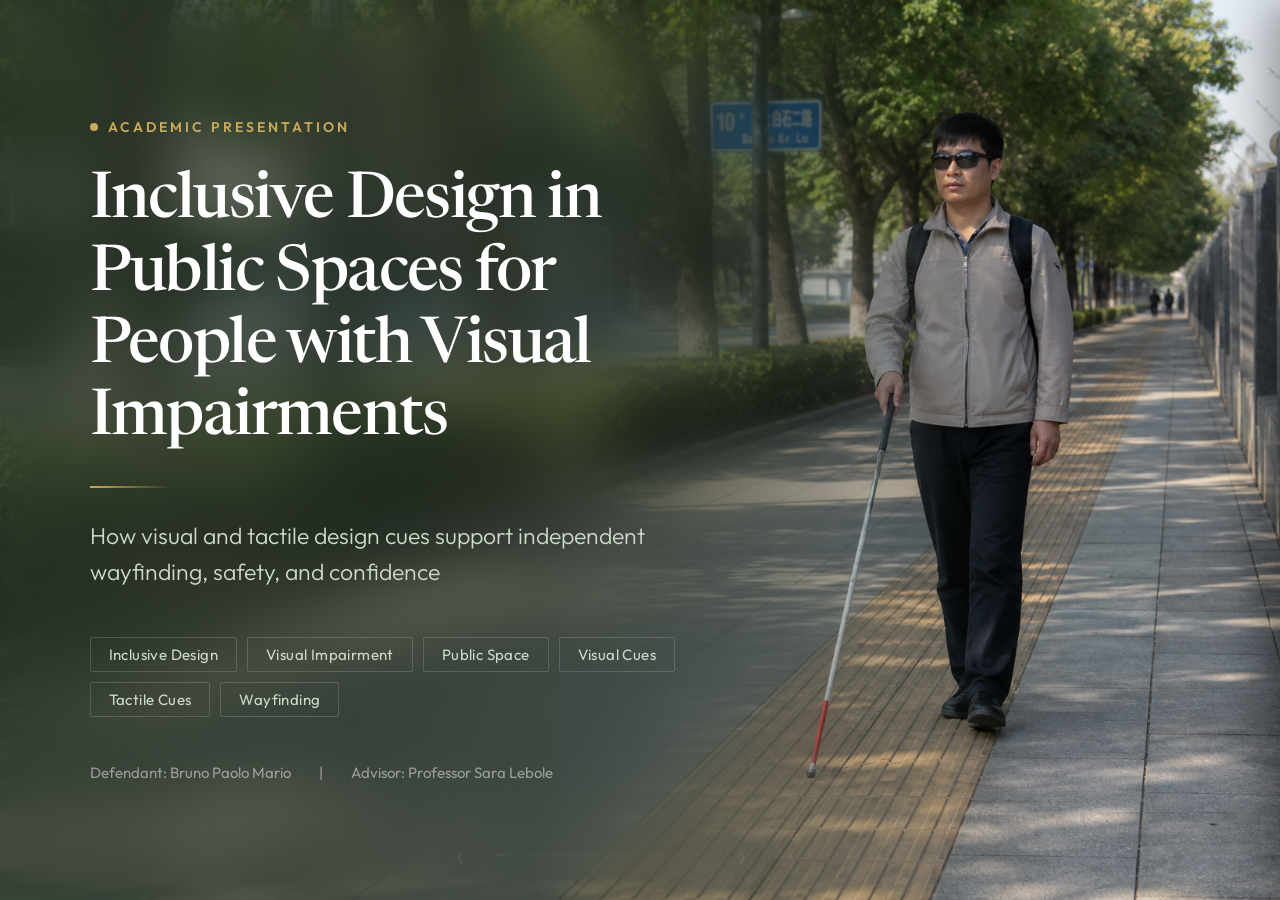
==== index.html @ ca92e225 "Initial commit: inclusive design academic web" ====
<!DOCTYPE html>
<html lang="en">

<head>
    <meta charset="UTF-8">
    <meta name="viewport" content="width=device-width, initial-scale=1.0">
    <title>Inclusive Design in Public Spaces for People with Visual Impairments</title>
    <link rel="preconnect" href="https://fonts.googleapis.com">
    <link rel="preconnect" href="https://fonts.gstatic.com" crossorigin>
    <link
        href="https://fonts.googleapis.com/css2?family=Newsreader:ital,wght@0,300;0,400;0,500;0,600;0,700;1,400&family=Outfit:wght@300;400;500;600;700&display=swap"
        rel="stylesheet">
    <link rel="stylesheet" href="styles.css">
</head>

<body>
    <nav class="section-nav" id="sectionNav" aria-label="Section navigation"></nav>

    <main class="stage" id="stage">
        <section class="slide slide-dark active cover-slide" data-section="cover"
            style="--cover-image:url('sources/ppt-content_files/slide_01_image_01.png')">
            <div class="cover-bg"></div>
            <div class="cover-blur"></div>
            <div class="cover-shade"></div>
            <div class="cover-content">
                <div class="anim-1 section-badge gold"><span class="dot"></span>Academic Presentation</div>
                <h1 class="anim-2 heading-xl editable-text">Inclusive Design in Public Spaces for People with Visual
                    Impairments</h1>
                <div class="anim-3 gold-line"></div>
                <p class="anim-3 body-lg editable-text">How visual and tactile design cues support independent
                    wayfinding, safety, and confidence</p>
                <div class="anim-4 keyword-row">
                    <span class="keyword-tag editable-text">Inclusive Design</span>
                    <span class="keyword-tag editable-text">Visual Impairment</span>
                    <span class="keyword-tag editable-text">Public Space</span>
                    <span class="keyword-tag editable-text">Visual Cues</span>
                    <span class="keyword-tag editable-text">Tactile Cues</span>
                    <span class="keyword-tag editable-text">Wayfinding</span>
                </div>
                <div class="anim-5 cover-meta editable-text">Defendant: Bruno Paolo Mario <span>|</span> Advisor:
                    Professor Sara Lebole</div>
            </div>
        </section>

        <section class="slide slide-dark section-slide" data-section="introduction">
            <div class="section-layout">
                <div class="section-mark anim-1 editable-text">01</div>
                <div class="section-copy">
                    <div class="anim-1 section-badge section-kicker"><span class="dot"></span>SECTION 01</div>
                    <h2 class="heading-xl anim-2 editable-text">Introduction</h2>
                    <div class="section-line anim-3"></div>
                    <p class="section-subtitle anim-4 editable-text">Inclusive spaces as the foundation for independent
                        public participation.</p>
                </div>
            </div>
        </section>

        <section class="slide slide-light split-slide" data-section="introduction">
            <div class="text-panel wide">
                <div class="anim-1 section-badge sage"><span class="dot"></span>1.1 Introduction – Inclusive Spaces
                </div>
                <h2 class="heading-lg anim-2 editable-text">Public spaces should serve everyone</h2>
                <p class="body-md anim-3 editable-text">People with disabilities should have access to buildings, roads,
                    transportation, and other public facilities so that they can take part fully in society.</p>
                <div class="finding-card anim-4">
                    <p class="small-label editable-text">United Nations, 2006</p>
                    <p class="editable-text">Accessibility is not only a technical requirement. It is closely linked to
                        independent living, public participation, safety, and dignity in everyday urban life.</p>
                </div>
            </div>
            <div class="media-panel narrow">
                <figure class="img-frame anim-scale"><img src="sources/ppt-content_files/slide_04_image_02.png"
                        alt="Public space accessibility context"></figure>
            </div>
        </section>

        <section class="slide slide-dark" data-section="intro" style="flex-direction:row;padding:0;">
            <div
                style="position:absolute;inset:0;background:radial-gradient(ellipse 900px 700px at 30% 50%,rgba(102,120,98,.2),transparent);pointer-events:none;">
            </div>
            <div
                style="flex:1;padding:80px 48px 80px 100px;display:flex;flex-direction:column;justify-content:center;position:relative;z-index:1;">
                <div class="anim-1 section-badge" style="color:var(--gold-400);margin-bottom:32px;"><span
                        class="dot"></span> THE SCALE OF THE ISSUE</div>
                <div class="anim-2 stat-number" style="font-size:140px;color:var(--gold-400);margin-bottom:16px;">
                    <span class="count-up" data-count="2.2" data-decimals="1">0</span><span
                        style="font-size:60px;vertical-align:top;margin-left:6px;">B</span>
                </div>
                <p class="anim-3 heading-md" style="font-size:36px;color:#fff;margin-bottom:20px;">people worldwide have
                    a vision impairment</p>
                <p class="anim-4 body-md" style="color:var(--sage-300);margin-bottom:32px;max-width:500px;">At least 1
                    billion of these cases could have been prevented or remain unaddressed. (WHO, 2026)</p>
                <div class="anim-5" style="display:flex;gap:16px;">
                    <div class="img-frame" style="width:140px;height:100px;"><img
                            src="sources/ppt-content_files/slide_05_image_04.png" alt="Eye condition 1"
                            style="object-fit:contain;background:#fff;padding:8px;"></div>
                    <div class="img-frame" style="width:140px;height:100px;"><img
                            src="sources/ppt-content_files/slide_05_image_05.png" alt="Eye condition 2"
                            style="object-fit:contain;background:#fff;padding:8px;"></div>
                    <div class="img-frame" style="width:140px;height:100px;"><img
                            src="sources/ppt-content_files/slide_05_image_06.png" alt="Eye condition 3"
                            style="object-fit:contain;background:#fff;padding:8px;"></div>
                </div>
            </div>
            <div
                style="flex:1;padding:80px 100px 80px 24px;display:flex;flex-direction:column;justify-content:center;position:relative;z-index:1;">
                <p class="anim-3"
                    style="font-size:15px;font-weight:600;color:var(--gold-400);letter-spacing:2px;margin-bottom:24px;">
                    MAIN CAUSES OF VISION IMPAIRMENT</p>
                <div id="barChart">
                    <div class="bar-row anim-4">
                        <div class="bar-label">Cataract</div>
                        <div class="bar-track">
                            <div class="bar-fill" data-width="100"></div>
                        </div>
                        <div class="bar-value"><span class="count-up" data-count="94" data-decimals="0">0</span> million
                        </div>
                    </div>
                    <div class="bar-row anim-4">
                        <div class="bar-label">Refractive error</div>
                        <div class="bar-track">
                            <div class="bar-fill" data-width="94"></div>
                        </div>
                        <div class="bar-value"><span class="count-up" data-count="88.4" data-decimals="1">0</span>
                            million</div>
                    </div>
                    <div class="bar-row anim-4">
                        <div class="bar-label">Macular degeneration</div>
                        <div class="bar-track">
                            <div class="bar-fill" data-width="8.5"></div>
                        </div>
                        <div class="bar-value"><span class="count-up" data-count="8" data-decimals="0">0</span> million
                        </div>
                    </div>
                    <div class="bar-row anim-4">
                        <div class="bar-label">Glaucoma</div>
                        <div class="bar-track">
                            <div class="bar-fill" data-width="8.2"></div>
                        </div>
                        <div class="bar-value"><span class="count-up" data-count="7.7" data-decimals="1">0</span>
                            million</div>
                    </div>
                    <div class="bar-row anim-4">
                        <div class="bar-label">Diabetic retinopathy</div>
                        <div class="bar-track">
                            <div class="bar-fill" data-width="4.1"></div>
                        </div>
                        <div class="bar-value"><span class="count-up" data-count="3.9" data-decimals="1">0</span>
                            million</div>
                    </div>
                </div>
                <p class="anim-5" style="color:var(--sage-400);font-size:13px;margin-top:24px;">Source: World Health
                    Organization, 2024</p>
            </div>
        </section>

        <section class="slide slide-light" data-section="context" data-pyramid-version="2"
            style="flex-direction:row;padding:0;">
            <div
                style="flex:1;display:flex;flex-direction:column;justify-content:center;align-items:center;padding:80px 40px 80px 80px;">
                <div class="anim-scale user-pyramid-card" aria-label="User pyramid showing three vision ability groups">
                    <svg class="user-pyramid-svg" viewBox="0 0 720 760" role="img"
                        aria-labelledby="userPyramidTitle userPyramidDesc">
                        <title id="userPyramidTitle">User Pyramid</title>
                        <desc id="userPyramidDesc">A three-level pyramid with normal vision and mild vision loss at the
                            bottom, moderate vision impairment in the middle, and severe vision impairment and blindness
                            at the top.</desc>
                        <g class="pyramid-layer pyramid-layer--top">
                            <polygon class="pyramid-open-shape" points="360,10 250,188 470,188"></polygon>
                            <path class="pyramid-open-line" d="M360 10 L306 98"></path>
                            <path class="pyramid-open-line" d="M414 98 L360 10"></path>
                            <path class="pyramid-open-line" d="M288 128 L250 188 L470 188 L432 128"></path>
                            <text x="360" y="120" font-size="34">Severe Vision Impairment and Blindness</text>
                        </g>
                        <g class="pyramid-layer pyramid-layer--middle">
                            <polygon points="220,240 500,240 610,426 110,426"></polygon>
                            <text x="360" y="318" font-size="34">
                                <tspan x="360" dy="0">Moderate Vision</tspan>
                                <tspan x="360" dy="46">Impairment</tspan>
                            </text>
                        </g>
                        <g class="pyramid-layer pyramid-layer--bottom">
                            <polygon points="92,490 628,490 710,672 10,672"></polygon>
                            <text x="360" y="592" font-size="34">Normal Vision and Mild Vision Loss</text>
                        </g>
                        <text class="pyramid-title" x="360" y="742" font-size="34">User Pyramid</text>
                    </svg>
                </div>
            </div>
            <div style="flex:1;padding:90px 80px 90px 48px;display:flex;flex-direction:column;justify-content:center;">
                <div class="anim-1 section-badge" style="color:var(--sage-600);margin-bottom:28px;"><span class="dot"
                        style="background:var(--sage-600);"></span> USER GROUPS &amp; RESEARCH QUESTION</div>
                <h2 class="anim-2 heading-lg" style="font-size:44px;color:var(--sage-800);margin-bottom:24px;">The
                    visual ability pyramid</h2>
                <p class="anim-3 body-md" style="color:var(--text-body);margin-bottom:28px;">Visual impairment is a wide
                    category. Inclusive design should create public spaces that work across this <strong>wider range of
                        visual ability</strong>.</p>
                <div class="anim-4 finding-card">
                    <p
                        style="font-size:15px;font-weight:600;color:var(--sage-600);margin-bottom:8px;letter-spacing:1px;">
                        RESEARCH QUESTION</p>
                    <p class="heading-md" style="font-size:24px;color:var(--sage-800);">How can visual and tactile
                        design cues in public spaces help people with visual impairments move independently, safely, and
                        with more confidence?</p>
                </div>
            </div>
        </section>

        <section class="slide slide-dark question-slide" data-section="introduction">
            <figure class="question-image img-frame anim-scale"><img
                    src="sources/ppt-content_files/slide_07_image_08.png" alt="Research question visual context">
            </figure>
            <div class="question-card anim-2">
                <div class="section-badge gold"><span class="dot"></span>Research Question</div>
                <h2 class="heading-lg editable-text">How can visual and tactile design in public spaces help people with
                    visual impairments move independently, safely, and with more confidence?</h2>
            </div>
        </section>

        <section class="slide slide-light section-slide" data-section="context">
            <div class="section-layout">
                <div class="section-mark anim-1 editable-text">02</div>
                <div class="section-copy">
                    <div class="anim-1 section-badge section-kicker"><span class="dot"></span>SECTION 02</div>
                    <h2 class="heading-xl anim-2 editable-text">Context</h2>
                    <div class="section-line anim-3"></div>
                    <p class="section-subtitle anim-4 editable-text">Gap and challenges in accessibility design for
                        public spaces.</p>
                </div>
            </div>
        </section>

        <section class="slide slide-light case-slide" data-section="context">
            <figure class="case-image img-frame anim-scale"><img src="sources/ppt-content_files/slide_09_image_09.png"
                    alt="Shelter Inclusive Place COPAL in Japan"></figure>
            <div class="case-copy">
                <div class="anim-1 section-badge sage"><span class="dot"></span>2.1 Context – Gap & Challenges</div>
                <h2 class="heading-lg anim-2 editable-text">Shelter Inclusive Place COPAL, Japan</h2>
                <p class="body-md anim-3 editable-text">In COPAL, paths are free of thresholds, light and acoustics
                    support sensory comfort, and sightlines are clear for orientation.</p>
                <div class="finding-card anim-4">
                    <p class="editable-text">The design avoids hierarchies of use — everyone shares the same joyful
                        topography.</p>
                </div>
            </div>
        </section>

        <section class="slide slide-light case-slide reverse" data-section="context">
            <div class="case-copy">
                <div class="anim-1 section-badge sage"><span class="dot"></span>2.1 Context – Gap & Challenges</div>
                <h2 class="heading-lg anim-2 editable-text">Sendai Mediatheque, Japan</h2>
                <p class="body-md anim-3 editable-text">Sendai Mediatheque promotes inclusive design through open
                    circulation, barrier-free accessibility, flexible public spaces, and equal access to information.
                </p>
                <div class="finding-card anim-4">
                    <p class="editable-text">The space encourages interaction among people of different ages, abilities,
                        and social backgrounds.</p>
                </div>
            </div>
            <figure class="case-image img-frame anim-scale"><img src="sources/ppt-content_files/slide_10_image_10.png"
                    alt="Sendai Mediatheque in Japan"></figure>
        </section>

        <section class="slide slide-dark gallery-slide" data-section="context">
            <div class="gallery-copy">
                <div class="anim-1 section-badge gold"><span class="dot"></span>Accessibility Gap</div>
                <h2 class="heading-lg anim-2 editable-text">Beyond minimum compliance</h2>
                <blockquote class="quote-block anim-3 editable-text">“The aesthetics of accessibility: design for
                    disability that’s dynamic not dreary.”</blockquote>
                <p class="body-md muted-light anim-4 editable-text">Current accessibility design for visually impaired
                    people still focuses too heavily on minimum compliance, while failing to provide multisensory
                    navigation and truly independent spatial experiences.</p>
            </div>
            <div class="gallery-grid anim-5">
                <figure class="img-frame"><img src="sources/ppt-content_files/slide_11_image_11.png"
                        alt="Accessibility design reference"></figure>
                <figure class="img-frame"><img src="sources/ppt-content_files/slide_11_image_12.png"
                        alt="Accessibility design reference"></figure>
                <figure class="img-frame"><img src="sources/ppt-content_files/slide_11_image_13.png"
                        alt="Accessibility design reference"></figure>
            </div>
        </section>

        <section class="slide slide-dark section-slide" data-section="methodology">
            <div class="section-layout">
                <div class="section-mark anim-1 editable-text">03</div>
                <div class="section-copy">
                    <div class="anim-1 section-badge section-kicker"><span class="dot"></span>SECTION 03</div>
                    <h2 class="heading-xl anim-2 editable-text">Method</h2>
                    <div class="section-line anim-3"></div>
                    <p class="section-subtitle anim-4 editable-text">Research methods for understanding real navigation
                        experiences.</p>
                </div>
            </div>
        </section>

        <section class="slide slide-dark framework-slide" data-section="methodology">
            <div class="framework-copy">
                <div class="anim-1 section-badge gold"><span class="dot"></span>3.1 Desk Research and Research Framework
                </div>
                <h2 class="heading-lg anim-2 editable-text">From multisensory research to a focused design framework
                </h2>
                <p class="body-md muted-light anim-3 editable-text">Desk research frames how sensory cues influence
                    route recognition, confidence, safety, and spatial understanding in public environments.</p>
            </div>
            <figure class="img-frame framework-image framework-vector anim-scale" data-framework-version="7"
                aria-label="Animated vector research framework">
                <svg class="framework-svg framework-source-svg" viewBox="20 0 1160 830" role="img"
                    aria-labelledby="frameworkTitle frameworkDesc">

                    <title id="frameworkTitle">Research Framework</title>
                    <desc id="frameworkDesc">A research framework diagram showing research approach, key design
                        dimensions, design implications, and final outcome.</desc>
                    <defs>
                        <marker id="arrow-blue" markerWidth="10" markerHeight="10" refX="8" refY="5" orient="auto">
                            <path d="M 0 0 L 10 5 L 0 10 z" fill="var(--sage-800)" />
                        </marker>
                        <marker id="arrow-teal" markerWidth="10" markerHeight="10" refX="8" refY="5" orient="auto">
                            <path d="M 0 0 L 10 5 L 0 10 z" fill="var(--gold-500)" />
                        </marker>
                        <marker id="arrow-green" markerWidth="10" markerHeight="10" refX="8" refY="5" orient="auto">
                            <path d="M 0 0 L 10 5 L 0 10 z" fill="var(--sage-700)" />
                        </marker>
                    </defs>


                    <text x="600" y="50" class="fw-title fw-source-stage" style="--delay:.04s"
                        text-anchor="middle">Research Framework</text>
                    <text x="600" y="85" class="fw-subtitle fw-source-stage" style="--delay:.1s"
                        text-anchor="middle">Inclusive Design in Public Spaces for People with Visual Impairments</text>


                    <path class="fw-source-arrow-base" style="--delay:.28s;--dash:235" d="M 300 160 L 170 160 L 170 225"
                        fill="none" stroke="var(--sage-200)" stroke-width="4" marker-end="url(#arrow-blue)" />
                    <path class="fw-source-arrow-base" style="--delay:.34s;--dash:235"
                        d="M 900 160 L 1030 160 L 1030 225" fill="none" stroke="var(--gold-200)" stroke-width="4"
                        marker-end="url(#arrow-teal)" />
                    <path class="fw-source-arrow-base" style="--delay:.22s;--dash:32" d="M 600 210 L 600 225"
                        fill="none" stroke="var(--sage-200)" stroke-width="4" marker-end="url(#arrow-blue)" />
                    <path class="fw-source-arrow-base" style="--delay:.92s;--dash:34" d="M 300 470 L 312 470"
                        fill="none" stroke="var(--sage-200)" stroke-width="4" marker-end="url(#arrow-blue)" />
                    <path class="fw-source-arrow-base" style="--delay:.98s;--dash:34" d="M 880 470 L 895 470"
                        fill="none" stroke="var(--gold-200)" stroke-width="4" marker-end="url(#arrow-teal)" />
                    <path class="fw-source-arrow-base" style="--delay:1.42s;--dash:180"
                        d="M 170 680 L 170 770 L 242 770" fill="none" stroke="var(--sage-100)" stroke-width="4"
                        marker-end="url(#arrow-green)" />
                    <path class="fw-source-arrow-base" style="--delay:1.48s;--dash:180"
                        d="M 1030 680 L 1030 770 L 958 770" fill="none" stroke="var(--gold-200)" stroke-width="4"
                        marker-end="url(#arrow-teal)" />


                    <path d="M 300 160 L 170 160 L 170 225" fill="none" stroke="var(--sage-800)" stroke-width="4"
                        class="fw-source-flow" style="--delay:.28s;--dash:235" />
                    <path d="M 900 160 L 1030 160 L 1030 225" fill="none" stroke="var(--gold-500)" stroke-width="4"
                        class="fw-source-flow" style="--delay:.34s;--dash:235" />
                    <path d="M 600 210 L 600 225" fill="none" stroke="var(--sage-800)" stroke-width="4"
                        class="fw-source-flow" style="--delay:.22s;--dash:32" />
                    <path d="M 300 470 L 312 470" fill="none" stroke="var(--sage-800)" stroke-width="4"
                        class="fw-source-flow" style="--delay:.92s;--dash:34" />
                    <path d="M 880 470 L 895 470" fill="none" stroke="var(--gold-500)" stroke-width="4"
                        class="fw-source-flow" style="--delay:.98s;--dash:34" />
                    <path d="M 170 680 L 170 770 L 242 770" fill="none" stroke="var(--sage-700)" stroke-width="4"
                        class="fw-source-flow" style="--delay:1.42s;--dash:180" />
                    <path d="M 1030 680 L 1030 770 L 958 770" fill="none" stroke="var(--gold-500)" stroke-width="4"
                        class="fw-source-flow" style="--delay:1.48s;--dash:180" />


                    <rect class="fw-source-stage" style="--delay:.14s" x="290" y="116" width="620" height="100" rx="15"
                        fill="#fff" stroke="var(--sage-800)" stroke-width="2" />
                    <rect class="fw-source-stage" style="--delay:.16s" x="490" y="101" width="220" height="34" rx="17"
                        fill="var(--sage-800)" />
                    <text class="fw-source-stage" style="--delay:.18s" x="600" y="124" font-size="17" font-weight="bold"
                        fill="#fff" text-anchor="middle">Research Question</text>
                    <text class="fw-source-stage" style="--delay:.2s" x="600" y="160" font-size="17"
                        fill="var(--text-body)" text-anchor="middle">How can visual and tactile design cues in public
                        spaces support</text>
                    <text class="fw-source-stage" style="--delay:.22s" x="600" y="185" font-size="17"
                        fill="var(--text-body)" text-anchor="middle">independent, safe, and confident movement for
                        people with visual impairments?</text>


                    <rect class="fw-source-stage" style="--delay:.38s" x="40" y="250" width="260" height="430" rx="15"
                        fill="var(--cream)" stroke="var(--sage-800)" stroke-width="2" />
                    <rect class="fw-source-stage" style="--delay:.4s" x="60" y="235" width="220" height="32" rx="16"
                        fill="var(--sage-800)" />
                    <text class="fw-source-stage" style="--delay:.42s" x="170" y="257" font-size="17" font-weight="bold"
                        fill="#fff" text-anchor="middle">Research Approach</text>


                    <g class="fw-source-card" style="--delay:.56s" transform="translate(50, 295)">
                        <rect width="240" height="75" rx="8" fill="#fff" stroke="var(--cream-d)" stroke-width="2" />
                        <circle cx="35" cy="37.5" r="20" fill="var(--sage-100)" />
                        <path d="M25 25 L40 25 L40 50 L25 50 Z" fill="none" stroke="var(--sage-700)" stroke-width="2" />
                        <line x1="28" y1="30" x2="37" y2="30" stroke="var(--sage-700)" stroke-width="2" />
                        <line x1="28" y1="35" x2="37" y2="35" stroke="var(--sage-700)" stroke-width="2" />
                        <circle cx="42" cy="42" r="6" fill="none" stroke="var(--sage-800)" stroke-width="2" />
                        <line x1="46" y1="46" x2="52" y2="52" stroke="var(--sage-800)" stroke-width="2" />
                        <text x="65" y="32" font-size="15" font-weight="bold" fill="var(--sage-800)">Desk
                            Research</text>
                        <text x="65" y="50" font-size="13" fill="var(--text-muted)">literature, standards,</text>
                        <text x="65" y="65" font-size="13" fill="var(--text-muted)">inclusive design, wayfinding</text>
                    </g>
                    <g class="fw-source-card" style="--delay:.7s" transform="translate(50, 385)">
                        <rect width="240" height="75" rx="8" fill="#fff" stroke="var(--cream-d)" stroke-width="2" />
                        <circle cx="35" cy="37.5" r="20" fill="var(--sage-100)" />
                        <circle cx="30" cy="27" r="4" fill="var(--sage-700)" />
                        <path d="M26 45 C26 35 34 35 34 45 Z" fill="var(--sage-700)" />
                        <circle cx="42" cy="29" r="4" fill="var(--sage-800)" />
                        <path d="M38 47 C38 37 46 37 46 47 Z" fill="var(--sage-800)" />
                        <line x1="46" y1="42" x2="52" y2="52" stroke="var(--sage-800)" stroke-width="1.5" />
                        <text x="65" y="35" font-size="15" font-weight="bold" fill="var(--sage-800)">Shadowing
                            Observation</text>
                        <text x="65" y="55" font-size="13" fill="var(--text-muted)">1 blind participant</text>
                    </g>
                    <g class="fw-source-card" style="--delay:.84s" transform="translate(50, 475)">
                        <rect width="240" height="75" rx="8" fill="#fff" stroke="var(--cream-d)" stroke-width="2" />
                        <circle cx="35" cy="37.5" r="20" fill="var(--sage-100)" />
                        <circle cx="28" cy="30" r="4" fill="var(--sage-700)" />
                        <path d="M22 48 C22 38 34 38 34 48" fill="var(--sage-700)" />
                        <circle cx="42" cy="30" r="4" fill="var(--sage-800)" />
                        <path d="M36 48 C36 38 48 38 48 48" fill="var(--sage-800)" />
                        <path d="M28 22 h14" stroke="var(--sage-800)" stroke-width="1.5" stroke-dasharray="2 2" />
                        <text x="65" y="29" font-size="15" font-weight="bold"
                            fill="var(--sage-800)">Semi-Structured</text>
                        <text x="65" y="47" font-size="15" font-weight="bold" fill="var(--sage-800)">Interviews</text>
                        <text x="65" y="66" font-size="13" fill="var(--text-muted)">2 blind participants</text>
                    </g>
                    <g class="fw-source-card" style="--delay:.98s" transform="translate(50, 565)">
                        <rect width="240" height="75" rx="8" fill="#fff" stroke="var(--cream-d)" stroke-width="2" />
                        <circle cx="35" cy="37.5" r="20" fill="var(--sage-100)" />
                        <rect x="25" y="22" width="20" height="30" rx="3" fill="none" stroke="var(--sage-700)"
                            stroke-width="2" />
                        <circle cx="35" cy="32" r="4" fill="var(--sage-800)" />
                        <path d="M29 45 C29 40 41 40 41 45" fill="var(--sage-800)" />
                        <text x="65" y="35" font-size="15" font-weight="bold" fill="var(--sage-800)">Character
                            Profiles</text>
                        <text x="65" y="55" font-size="13" fill="var(--text-muted)">user needs synthesis</text>
                    </g>


                    <rect class="fw-source-stage" style="--delay:.44s" x="320" y="250" width="560" height="430" rx="15"
                        fill="#fff" stroke="var(--sage-300)" stroke-width="1" />
                    <rect class="fw-source-stage" style="--delay:.46s" x="450" y="235" width="300" height="32" rx="16"
                        fill="var(--gold-500)" />
                    <text class="fw-source-stage" style="--delay:.48s" x="600" y="257" font-size="17" font-weight="bold"
                        fill="#fff" text-anchor="middle">Key Design Dimensions</text>


                    <g class="fw-key-content" transform="translate(0 45)">
                        <path d="M 480 310 Q 492 310 505 380" fill="none" stroke="var(--sage-300)" stroke-width="2"
                            class="fw-source-dots" />
                        <path d="M 480 380 Q 492 380 505 420" fill="none" stroke="var(--sage-300)" stroke-width="2"
                            class="fw-source-dots" />
                        <path d="M 480 450 Q 492 450 505 450" fill="none" stroke="var(--sage-300)" stroke-width="2"
                            class="fw-source-dots" />
                        <path d="M 480 520 Q 492 520 505 490" fill="none" stroke="var(--sage-300)" stroke-width="2"
                            class="fw-source-dots" />

                        <path d="M 720 285 Q 708 285 695 360" fill="none" stroke="var(--sage-300)" stroke-width="2"
                            class="fw-source-dots" />
                        <path d="M 720 345 Q 708 345 695 400" fill="none" stroke="var(--sage-300)" stroke-width="2"
                            class="fw-source-dots" />
                        <path d="M 720 405 Q 708 405 695 440" fill="none" stroke="var(--sage-300)" stroke-width="2"
                            class="fw-source-dots" />
                        <path d="M 720 465 Q 708 465 695 480" fill="none" stroke="var(--sage-300)" stroke-width="2"
                            class="fw-source-dots" />
                        <path d="M 720 525 Q 708 525 695 520" fill="none" stroke="var(--sage-300)" stroke-width="2"
                            class="fw-source-dots" />


                        <path d="M 600 330 A 115 115 0 0 0 600 560 Z" fill="var(--sage-700)" />
                        <path d="M 600 330 A 115 115 0 0 1 600 560 Z" fill="var(--gold-500)" />
                        <circle cx="600" cy="445" r="34" fill="#fff" class="fw-source-pulse" />
                        <line x1="600" y1="330" x2="600" y2="560" stroke="#fff" stroke-width="2" />


                        <g transform="translate(600, 445)">
                            <circle cx="0" cy="-20" r="8" fill="var(--text-dark)" />
                            <path d="M -8 -5 Q 0 -10 8 -5 L 12 10 L 4 10 L 4 25 L -4 25 L -4 10 L -12 10 Z"
                                fill="var(--text-dark)" />
                            <line x1="8" y1="5" x2="22" y2="28" stroke="var(--text-dark)" stroke-width="2.5"
                                stroke-linecap="round" />
                        </g>


                        <g transform="translate(540, 410)">
                            <path d="M -15 0 Q 0 -15 15 0 Q 0 15 -15 0 Z" fill="none" stroke="white" stroke-width="2" />
                            <circle cx="0" cy="0" r="5" fill="white" />
                        </g>
                        <g transform="translate(660, 410)">
                            <path
                                d="M -8 10 L -8 -5 A 3 3 0 0 1 -2 -5 L -2 10 M -2 5 L -2 -10 A 3 3 0 0 1 4 -10 L 4 10 M 4 5 L 4 -8 A 3 3 0 0 1 10 -8 L 10 12 M 10 5 L 10 -2 A 3 3 0 0 1 16 -2 L 16 12 C 16 20 5 20 -8 15 Z"
                                fill="none" stroke="white" stroke-width="2" />
                        </g>

                        <text x="540" y="475" font-size="20" font-weight="bold" fill="#fff"
                            text-anchor="middle">Visual</text>
                        <text x="660" y="475" font-size="20" font-weight="bold" fill="#fff"
                            text-anchor="middle">Tactile</text>


                        <g class="fw-source-card" style="--delay:.68s" transform="translate(330, 285)">
                            <rect width="150" height="50" rx="8" fill="#fff" stroke="var(--sage-700)"
                                stroke-width="2" />
                            <circle cx="25" cy="25" r="12" fill="var(--text-dark)" />
                            <path d="M 25 13 A 12 12 0 0 1 25 37 Z" fill="#fff" />
                            <circle cx="25" cy="25" r="12" fill="none" stroke="var(--text-dark)" stroke-width="1.5" />
                            <text x="64" y="30" font-size="13" font-weight="600" fill="var(--text-body)">contrast</text>
                        </g>
                        <g class="fw-source-card" style="--delay:.82s" transform="translate(330, 355)">
                            <rect width="150" height="50" rx="8" fill="#fff" stroke="var(--sage-700)"
                                stroke-width="2" />
                            <circle cx="25" cy="22" r="8" fill="none" stroke="var(--text-dark)" stroke-width="1.5" />
                            <line x1="22" y1="30" x2="28" y2="30" stroke="var(--text-dark)" stroke-width="1.5" />
                            <line x1="25" y1="30" x2="25" y2="34" stroke="var(--text-dark)" stroke-width="1.5" />
                            <line x1="25" y1="9" x2="25" y2="12" stroke="var(--text-dark)" stroke-width="1.5" />
                            <line x1="15" y1="18" x2="13" y2="16" stroke="var(--text-dark)" stroke-width="1.5" />
                            <line x1="35" y1="18" x2="37" y2="16" stroke="var(--text-dark)" stroke-width="1.5" />
                            <text x="64" y="30" font-size="13" font-weight="600" fill="var(--text-body)">lighting</text>
                        </g>
                        <g class="fw-source-card" style="--delay:.96s" transform="translate(330, 425)">
                            <rect width="150" height="50" rx="8" fill="#fff" stroke="var(--sage-700)"
                                stroke-width="2" />
                            <rect x="13" y="13" width="24" height="24" fill="none" stroke="var(--text-dark)"
                                stroke-width="1.5" />
                            <line x1="25" y1="13" x2="25" y2="37" stroke="var(--text-dark)" stroke-width="1.5" />
                            <text x="19" y="31" font-size="15" font-weight="bold" fill="var(--text-dark)"
                                text-anchor="middle">A</text>
                            <text x="31" y="31" font-size="12" font-weight="bold" fill="var(--text-dark)"
                                text-anchor="middle">A</text>
                            <text x="64" y="25" font-size="12" font-weight="600" fill="var(--text-body)">sign</text>
                            <text x="64" y="38" font-size="12" font-weight="600"
                                fill="var(--text-body)">legibility</text>
                        </g>
                        <g class="fw-source-card" style="--delay:1.1s" transform="translate(330, 495)">
                            <rect width="150" height="50" rx="8" fill="#fff" stroke="var(--sage-700)"
                                stroke-width="2" />
                            <path d="M 15 35 L 15 15 L 25 15 L 25 35 M 25 25 L 35 15" fill="none"
                                stroke="var(--text-dark)" stroke-width="1.5" />
                            <text x="64" y="25" font-size="12" font-weight="600" fill="var(--text-body)">edges /</text>
                            <text x="64" y="38" font-size="12" font-weight="600"
                                fill="var(--text-body)">thresholds</text>
                        </g>


                        <g class="fw-source-card" style="--delay:.72s" transform="translate(720, 265)">
                            <rect width="160" height="40" rx="8" fill="#fff" stroke="var(--gold-500)"
                                stroke-width="2" />
                            <path d="M 12 25 Q 22 15 32 25" fill="none" stroke="var(--gold-500)" stroke-width="2"
                                stroke-dasharray="2 2" />
                            <circle cx="32" cy="25" r="3" fill="var(--gold-500)" />
                            <text x="64" y="25" font-size="12" font-weight="600" fill="var(--text-body)">tactile
                                routes</text>
                        </g>
                        <g class="fw-source-card" style="--delay:.86s" transform="translate(720, 325)">
                            <rect width="160" height="40" rx="8" fill="#fff" stroke="var(--gold-500)"
                                stroke-width="2" />
                            <circle cx="18" cy="16" r="1.5" fill="var(--gold-500)" />
                            <circle cx="25" cy="16" r="1.5" fill="var(--gold-500)" />
                            <circle cx="32" cy="16" r="1.5" fill="var(--gold-500)" />
                            <circle cx="18" cy="22" r="1.5" fill="var(--gold-500)" />
                            <circle cx="25" cy="22" r="1.5" fill="var(--gold-500)" />
                            <circle cx="32" cy="22" r="1.5" fill="var(--gold-500)" />
                            <circle cx="18" cy="28" r="1.5" fill="var(--gold-500)" />
                            <circle cx="25" cy="28" r="1.5" fill="var(--gold-500)" />
                            <circle cx="32" cy="28" r="1.5" fill="var(--gold-500)" />
                            <text x="64" y="25" font-size="12" font-weight="600" fill="var(--text-body)">tactile
                                paving</text>
                        </g>
                        <g class="fw-source-card" style="--delay:1s" transform="translate(720, 385)">
                            <rect width="160" height="40" rx="8" fill="#fff" stroke="var(--gold-500)"
                                stroke-width="2" />
                            <line x1="12" y1="18" x2="35" y2="18" stroke="var(--gold-500)" stroke-width="2" />
                            <line x1="12" y1="22" x2="35" y2="22" stroke="var(--gold-500)" stroke-width="2" />
                            <line x1="16" y1="22" x2="16" y2="30" stroke="var(--gold-500)" stroke-width="2" />
                            <line x1="31" y1="22" x2="31" y2="30" stroke="var(--gold-500)" stroke-width="2" />
                            <text x="64" y="25" font-size="12" font-weight="600"
                                fill="var(--text-body)">handrails</text>
                        </g>
                        <g class="fw-source-card" style="--delay:1.14s" transform="translate(720, 445)">
                            <rect width="160" height="40" rx="8" fill="#fff" stroke="var(--gold-500)"
                                stroke-width="2" />
                            <line x1="15" y1="12" x2="28" y2="32" stroke="var(--gold-500)" stroke-width="2" />
                            <path d="M 23 34 Q 28 37 33 34" fill="none" stroke="var(--gold-500)" stroke-width="1.5" />
                            <path d="M 20 37 Q 28 42 36 37" fill="none" stroke="var(--gold-500)" stroke-width="1.5" />
                            <text x="64" y="25" font-size="12" font-weight="600" fill="var(--text-body)">cane
                                feedback</text>
                        </g>
                        <g class="fw-source-card" style="--delay:1.28s" transform="translate(720, 505)">
                            <rect width="160" height="40" rx="8" fill="#fff" stroke="var(--gold-500)"
                                stroke-width="2" />
                            <circle cx="25" cy="20" r="8" fill="none" stroke="var(--gold-500)" stroke-width="2" />
                            <path d="M 21 20 L 24 23 L 30 16" fill="none" stroke="var(--gold-500)" stroke-width="2" />
                            <text x="64" y="20" font-size="12" font-weight="600"
                                fill="var(--text-body)">unobstructed</text>
                            <text x="64" y="32" font-size="12" font-weight="600" fill="var(--text-body)">surfaces</text>
                        </g>
                    </g>


                    <rect class="fw-source-stage" style="--delay:.5s" x="895" y="250" width="270" height="430" rx="15"
                        fill="var(--cream)" stroke="var(--gold-500)" stroke-width="2" />
                    <rect class="fw-source-stage" style="--delay:.52s" x="920" y="235" width="220" height="32" rx="16"
                        fill="var(--gold-500)" />
                    <text class="fw-source-stage" style="--delay:.54s" x="1030" y="257" font-size="17"
                        font-weight="bold" fill="#fff" text-anchor="middle">Design Implications</text>


                    <g class="fw-source-card" style="--delay:.62s" transform="translate(905, 295)">
                        <rect width="250" height="75" rx="8" fill="#fff" stroke="var(--gold-200)" stroke-width="2" />
                        <circle cx="30" cy="37.5" r="14" fill="var(--gold-500)" />
                        <text x="30" y="42" font-size="15" font-weight="bold" fill="white" text-anchor="middle">1</text>
                        <path
                            d="M 52 25 L 52 22 L 56 22 M 64 22 L 68 22 L 68 25 M 68 50 L 68 53 L 64 53 M 56 53 L 52 53 L 52 50"
                            fill="none" stroke="var(--gold-500)" stroke-width="2" />
                        <path d="M 55 37.5 Q 60 30 65 37.5 Q 60 45 55 37.5 Z" fill="none" stroke="var(--gold-500)"
                            stroke-width="1.5" />
                        <circle cx="60" cy="37.5" r="2" fill="var(--gold-500)" />
                        <text x="80" y="32" font-size="13" fill="var(--text-body)">Clear visual</text>
                        <text x="80" y="47" font-size="13" fill="var(--text-body)">information, but</text>
                        <text x="80" y="62" font-size="13" fill="var(--text-body)">not visual-only</text>
                    </g>
                    <g class="fw-source-card" style="--delay:.78s" transform="translate(905, 385)">
                        <rect width="250" height="75" rx="8" fill="#fff" stroke="var(--gold-200)" stroke-width="2" />
                        <circle cx="30" cy="37.5" r="14" fill="var(--gold-500)" />
                        <text x="30" y="42" font-size="15" font-weight="bold" fill="white" text-anchor="middle">2</text>
                        <circle cx="58" cy="25" r="3" fill="var(--gold-500)" />
                        <path d="M 56 32 L 60 32 L 60 42 L 56 50 L 54 42 Z" fill="var(--gold-500)" />
                        <line x1="60" y1="36" x2="66" y2="48" stroke="var(--gold-500)" stroke-width="1.5" />
                        <path d="M 50 55 L 70 55" stroke="var(--gold-500)" stroke-width="2" stroke-dasharray="3 3" />
                        <text x="80" y="40" font-size="13" fill="var(--text-body)">Continuous,</text>
                        <text x="80" y="55" font-size="13" fill="var(--text-body)">connected tactile guidance</text>
                    </g>
                    <g class="fw-source-card" style="--delay:.94s" transform="translate(905, 475)">
                        <rect width="250" height="75" rx="8" fill="#fff" stroke="var(--gold-200)" stroke-width="2" />
                        <circle cx="30" cy="37.5" r="14" fill="var(--gold-500)" />
                        <text x="30" y="42" font-size="15" font-weight="bold" fill="white" text-anchor="middle">3</text>
                        <line x1="60" y1="20" x2="60" y2="55" stroke="var(--gold-500)" stroke-width="2" />
                        <line x1="45" y1="30" x2="75" y2="30" stroke="var(--gold-500)" stroke-width="2" />
                        <polygon points="45,30 50,26 50,34" fill="var(--gold-500)" />
                        <polygon points="75,30 70,26 70,34" fill="var(--gold-500)" />
                        <polygon points="60,20 56,25 64,25" fill="var(--gold-500)" />
                        <path d="M 50 45 Q 60 55 70 45" fill="none" stroke="var(--gold-500)" stroke-width="2"
                            stroke-dasharray="2 3" />
                        <text x="80" y="32" font-size="13" fill="var(--text-body)">Visual and tactile</text>
                        <text x="80" y="47" font-size="13" fill="var(--text-body)">cues should work</text>
                        <text x="80" y="62" font-size="13" fill="var(--text-body)">together at decision points</text>
                    </g>
                    <g class="fw-source-card" style="--delay:1.1s" transform="translate(905, 565)">
                        <rect width="250" height="75" rx="8" fill="#fff" stroke="var(--gold-200)" stroke-width="2" />
                        <circle cx="30" cy="37.5" r="14" fill="var(--gold-500)" />
                        <text x="30" y="42" font-size="15" font-weight="bold" fill="white" text-anchor="middle">4</text>
                        <path d="M 50 25 L 60 20 L 70 25 L 70 38 C 70 46 60 55 60 55 C 60 55 50 46 50 38 Z" fill="none"
                            stroke="var(--gold-500)" stroke-width="2" />
                        <path d="M 55 38 L 59 42 L 65 34" fill="none" stroke="var(--gold-500)" stroke-width="2" />
                        <text x="80" y="40" font-size="13" fill="var(--text-body)">Support safer, more</text>
                        <text x="80" y="55" font-size="13" fill="var(--text-body)">independent navigation</text>
                    </g>


                    <rect class="fw-source-stage" style="--delay:1.62s" x="240" y="728" width="720" height="84" rx="42"
                        fill="var(--cream)" stroke="var(--sage-700)" stroke-width="2" />
                    <circle class="fw-source-stage" style="--delay:1.66s" cx="300" cy="770" r="30"
                        fill="var(--sage-700)" />
                    <circle class="fw-source-stage" style="--delay:1.68s" cx="300" cy="770" r="20" fill="none"
                        stroke="white" stroke-width="2" />
                    <circle class="fw-source-stage" style="--delay:1.7s" cx="300" cy="770" r="10" fill="white" />
                    <path class="fw-source-stage" style="--delay:1.72s" d="M 300 770 L 315 755" stroke="white"
                        stroke-width="3" />
                    <circle class="fw-source-stage" style="--delay:1.74s" cx="315" cy="755" r="3" fill="white" />
                    <text class="fw-source-stage" style="--delay:1.76s" x="350" y="777" font-size="24"
                        font-weight="bold" fill="var(--sage-700)">Outcome</text>
                    <text class="fw-source-stage" style="--delay:1.78s" x="470" y="763" font-size="16"
                        fill="var(--text-body)">Inclusive public spaces that improve orientation, risk awareness,</text>
                    <text class="fw-source-stage" style="--delay:1.8s" x="470" y="785" font-size="16"
                        fill="var(--text-body)">independence, confidence, and safety.</text>
                </svg>
            </figure>
        </section>

        <section class="slide slide-light method-field-slide" data-section="methodology" data-method-version="4">
            <div class="method-copy">
                <div class="anim-1 section-badge sage"><span class="dot"></span>3.2 Exploring User Experience</div>
                <h2 class="heading-lg anim-2 editable-text">Shadowing observation and semi-structured interviews</h2>
                <div class="method-pair anim-3">
                    <div class="method-card"><span>01</span>
                        <h3 class="editable-text">Shadowing Observation</h3>
                        <p class="editable-text">Observed navigation, obstacles, and help requests. The empathy map
                            summarizes what users see, hear, think, and do.</p>
                    </div>
                    <div class="method-card"><span>02</span>
                        <h3 class="editable-text">Semi-Structured Interviews</h3>
                        <p class="editable-text">Explored route safety, spatial understanding, cane and tactile use, and
                            effects of signs, lighting, and surfaces on movement confidence.</p>
                    </div>
                </div>
            </div>
            <div class="method-images anim-4">
                <figure class="img-frame contain"><img src="sources/ppt-content_files/slide_14_image_15.png"
                        alt="Shadowing observation asset"></figure>
                <figure class="img-frame contain"><img src="sources/ppt-content_files/slide_14_image_16.png"
                        alt="Interview asset"></figure>
                <figure class="img-frame empathy-map-frame">
                    <svg class="empathy-map-svg" viewBox="0 0 1024 708" preserveAspectRatio="xMidYMid slice" role="img"
                        aria-labelledby="empathyMapTitle empathyMapDesc">
                        <title id="empathyMapTitle">Sam empathy map</title>
                        <desc id="empathyMapDesc">An empathy map for Sam with think and feel, see, hear, painpoints, and
                            gains radiating from the center.</desc>
                        <rect width="1024" height="708" fill="#fff" />
                        <g class="empathy-map-lines">
                            <path class="empathy-map-line" style="--len:380;--delay:.04s" d="M 410 328 L 220 30" />
                            <path class="empathy-map-line" style="--len:380;--delay:.08s" d="M 579 332 L 760 30" />
                            <path class="empathy-map-line" style="--len:240;--delay:.12s" d="M 320 444 L 95 500" />
                            <path class="empathy-map-line" style="--len:290;--delay:.16s" d="M 633 452 L 890 560" />
                            <path class="empathy-map-line" style="--len:170;--delay:.2s" d="M 491 524 L 491 690" />
                        </g>
                        <text class="empathy-map-core" x="491" y="423" text-anchor="middle">Sam</text>
                        <g class="empathy-map-node" style="--sx:0px;--sy:90px;--delay:.16s">
                            <text class="empathy-map-heading" x="512" y="65" text-anchor="middle">Think and Feel</text>
                            <text class="empathy-map-body" x="512" y="115" text-anchor="middle">
                                <tspan x="512" dy="0">I am gonna see whether I</tspan>
                                <tspan x="512" dy="30">can find somebody to</tspan>
                                <tspan x="512" dy="30">help me.</tspan>
                            </text>
                        </g>
                        <g class="empathy-map-node" style="--sx:80px;--sy:28px;--delay:.24s">
                            <text class="empathy-map-heading" x="220" y="280" text-anchor="middle">See</text>
                            <text class="empathy-map-body" x="220" y="328" text-anchor="middle">
                                <tspan x="220" dy="0">Blurred products, but</tspan>
                                <tspan x="220" dy="30">unable to distinguish</tspan>
                                <tspan x="220" dy="30">one from another.</tspan>
                            </text>
                        </g>
                        <g class="empathy-map-node" style="--sx:-80px;--sy:28px;--delay:.28s">
                            <text class="empathy-map-heading" x="780" y="280" text-anchor="middle">Hear</text>
                            <text class="empathy-map-body" x="780" y="328" text-anchor="middle">
                                <tspan x="780" dy="0">Background music,</tspan>
                                <tspan x="780" dy="30">and the clattering</tspan>
                                <tspan x="780" dy="30">of shopping carts.</tspan>
                            </text>
                        </g>
                        <g class="empathy-map-node" style="--sx:64px;--sy:-44px;--delay:.34s">
                            <text class="empathy-map-heading" x="290" y="534" text-anchor="middle">Painpoints</text>
                            <text class="empathy-map-body" x="290" y="579" text-anchor="middle">
                                <tspan x="290" dy="0">In the frozen food</tspan>
                                <tspan x="290" dy="30">section, everything</tspan>
                                <tspan x="290" dy="30">is behind the glass.</tspan>
                            </text>
                        </g>
                        <g class="empathy-map-node" style="--sx:-64px;--sy:-44px;--delay:.38s">
                            <text class="empathy-map-heading" x="690" y="534" text-anchor="middle">Gains</text>
                            <text class="empathy-map-body" x="690" y="579" text-anchor="middle">
                                <tspan x="690" dy="0">Using a smartphone</tspan>
                                <tspan x="690" dy="30">to snap photos for</tspan>
                                <tspan x="690" dy="30">object recognition.</tspan>
                            </text>
                        </g>
                    </svg>
                </figure>
                <figure class="img-frame contain"><img src="sources/ppt-content_files/slide_14_image_18.png"
                        alt="User research synthesis asset"></figure>
            </div>
        </section>

        <section class="slide slide-light profile-slide" data-section="methodology">
            <figure class="img-frame profile-image anim-scale"><img
                    src="sources/ppt-content_files/slide_15_image_19.png" alt="Character profiles"></figure>
            <div class="profile-copy">
                <div class="anim-1 section-badge sage"><span class="dot"></span>3.2 Exploring User Experience</div>
                <h2 class="heading-lg anim-2 editable-text">Character Profiles</h2>
                <div class="finding-card anim-3">
                    <p class="small-label editable-text">Pain Points</p>
                    <p class="editable-text">Low contrast, glare, and disconnected tactile routes hinder safe
                        navigation.</p>
                </div>
                <div class="finding-card anim-4">
                    <p class="small-label editable-text">Design Guidance</p>
                    <p class="editable-text">Prioritize high-contrast cues and continuous tactile support.</p>
                </div>
            </div>
        </section>

        <section class="slide slide-light section-slide" data-section="findings">
            <div class="section-layout">
                <div class="section-mark anim-1 editable-text">04</div>
                <div class="section-copy">
                    <div class="anim-1 section-badge section-kicker"><span class="dot"></span>SECTION 04</div>
                    <h2 class="heading-xl anim-2 editable-text">Results</h2>
                    <div class="section-line anim-3"></div>
                    <p class="section-subtitle anim-4 editable-text">How visual and tactile cues support confident
                        movement.</p>
                </div>
            </div>
        </section>

        <section class="slide slide-dark finding-slide" data-section="findings">
            <div class="finding-copy">
                <div class="anim-1 section-badge gold"><span class="dot"></span>4.1 Visual Cues</div>
                <h2 class="heading-lg anim-2 editable-text">Visual cues: clear, simple, and not used alone</h2>
                <p class="body-md muted-light anim-3 editable-text">Visual information was common — signs, maps, arrows,
                    labels, warning colors.</p>
                <blockquote class="quote-block anim-4 editable-text">“Strong contrast at the edge of steps helps friends
                    with low vision move faster, while weak contrast makes them stop and ask for help.”</blockquote>
                <div class="finding-card-dark anim-5">
                    <p class="small-label gold-label editable-text">Key Insight</p>
                    <p class="editable-text">For low-vision users, high contrast, large signs, clear edges, stable
                        lighting, and reduced glare can make routes easier to notice.</p>
                </div>
            </div>
            <div class="finding-images anim-scale">
                <figure class="img-frame"><img src="sources/ppt-content_files/slide_17_image_20.jpg"
                        alt="Elizabeth Line lighting cue"></figure>
                <figure class="img-frame"><img src="sources/ppt-content_files/slide_17_image_21.jpg"
                        alt="Elizabeth Line wayfinding light"></figure>
            </div>
        </section>

        <section class="slide slide-light finding-slide reverse" data-section="findings">
            <div class="finding-images anim-scale">
                <figure class="img-frame"><img src="sources/ppt-content_files/slide_18_image_22.png"
                        alt="Hazelwood School tactile wall"></figure>
                <figure class="img-frame contain"><img src="sources/ppt-content_files/slide_18_image_23.png"
                        alt="Hazelwood School route diagram"></figure>
            </div>
            <div class="finding-copy">
                <div class="anim-1 section-badge sage"><span class="dot"></span>4.2 Tactile Cues</div>
                <h2 class="heading-lg anim-2 editable-text">Tactile cues: continuous, connected, unblocked</h2>
                <p class="body-md anim-3 editable-text">Touch was the most direct source of information. The white cane
                    detected information before the body moved forward.</p>
                <blockquote class="quote-block sage-quote anim-4 editable-text">“When the tactile line stops in the
                    middle of the path, I feel lost because I do not know if I made a mistake or the design did.”
                </blockquote>
                <div class="finding-card anim-5">
                    <p class="small-label editable-text">Key Insight</p>
                    <p class="editable-text">Tactile design should be a route system, not an isolated strip. A blocked
                        tactile route creates more risk than none.</p>
                </div>
            </div>
        </section>

        <section class="slide slide-dark relation-slide" data-section="findings" data-relation-version="2">
            <div class="anim-1 section-badge gold"><span class="dot"></span>4.3 Vision and Touch</div>
            <h2 class="heading-lg anim-2 editable-text">The most effective design occurs when visual and tactile
                information overlap</h2>
            <div class="relation-center anim-3">
                <div class="relation-circle"><span class="editable-text">Visual</span>
                    <p class="editable-text">Contrast, lighting, signs, edges</p>
                </div>
                <div class="relation-core editable-text">Mutual Confirmation</div>
                <div class="relation-circle"><span class="editable-text">Tactile</span>
                    <p class="editable-text">Cane feedback, surface texture, route continuity</p>
                </div>
            </div>
            <p class="body-md muted-light relation-text anim-4 editable-text">While visual cues accelerate navigation
                for low-vision users, tactile feedback ensures routes are confirmable for blind individuals.</p>
            <div class="relation-images anim-5">
                <figure class="img-frame contain"><img src="sources/ppt-content_files/slide_19_image_24.png"
                        alt="Enabling Village integrated visual path"></figure>
                <figure class="img-frame contain"><img src="sources/ppt-content_files/slide_19_image_25.png"
                        alt="Synchronized tactile floor indicators"></figure>
            </div>
        </section>

        <section class="slide slide-dark section-slide" data-section="discussion">
            <div class="section-layout">
                <div class="section-mark anim-1 editable-text">05</div>
                <div class="section-copy">
                    <div class="anim-1 section-badge section-kicker"><span class="dot"></span>SECTION 05</div>
                    <h2 class="heading-xl anim-2 editable-text">Discussion</h2>
                    <div class="section-line anim-3"></div>
                    <p class="section-subtitle anim-4 editable-text">Design implications for safer and more legible
                        public spaces.</p>
                </div>
            </div>
        </section>

        <section class="slide slide-dark implication-slide" data-section="discussion">
            <div class="implication-copy">
                <div class="anim-1 section-badge gold"><span class="dot"></span>5.1 Discussion – Design Implications
                </div>
                <h2 class="heading-lg anim-2 editable-text">Public-space cues should support real decisions</h2>
                <div class="implication-grid anim-3">
                    <div class="disc-item"><span>01</span>
                        <h3 class="editable-text">Entrance and Orientation</h3>
                        <p class="editable-text">Clear entry cues support the first decision. Thresholds, signage, and
                            route information help users enter or continue.</p>
                    </div>
                    <div class="disc-item"><span>02</span>
                        <h3 class="editable-text">Crossing and Direction</h3>
                        <p class="editable-text">Stable details help users cross safely. Surface changes, crossings, and
                            directional cues reduce uncertainty.</p>
                    </div>
                    <div class="disc-item"><span>03</span>
                        <h3 class="editable-text">Level Change and Guidance</h3>
                        <p class="editable-text">Visual and tactile cues should work together. Stairs, ramps, and route
                            guidance support safe continuation.</p>
                    </div>
                </div>
            </div>
            <figure class="img-frame contain implication-image anim-scale"><img
                    src="sources/ppt-content_files/slide_21_image_26.png" alt="Design implication diagram"></figure>
        </section>

        <section class="slide slide-light section-slide" data-section="conclusion">
            <div class="section-layout">
                <div class="section-mark anim-1 editable-text">06</div>
                <div class="section-copy">
                    <div class="anim-1 section-badge section-kicker"><span class="dot"></span>SECTION 06</div>
                    <h2 class="heading-xl anim-2 editable-text">Conclusion</h2>
                    <div class="section-line anim-3"></div>
                    <p class="section-subtitle anim-4 editable-text">Key takeaways for inclusive public-space design.
                    </p>
                </div>
            </div>
        </section>

        <section class="slide slide-dark conclusion-slide" data-section="conclusion">
            <div class="conclusion-copy">
                <div class="anim-1 section-badge gold"><span class="dot"></span>6 Conclusion</div>
                <h2 class="heading-xl anim-2 editable-text">Inclusive design works best when visual and tactile cues
                    confirm each other</h2>
                <div class="gold-line anim-3"></div>
                <p class="body-lg muted-light anim-4 editable-text">For the visually impaired, inclusive design works
                    best when clear and consistent visual cues are reinforced by continuous tactile guidance and other
                    nonvisual information, enabling users to better understand spaces, assess risks, and navigate
                    confidently toward real destinations.</p>
            </div>
            <figure class="img-frame conclusion-image anim-scale"><img
                    src="sources/ppt-content_files/slide_23_image_27.png" alt="Conclusion visual"></figure>
        </section>

        <section class="slide slide-dark thanks-slide" data-section="conclusion">
            <div class="thanks-orb"></div>
            <h2 class="heading-xl anim-1 editable-text">Thank You</h2>
            <div class="gold-line anim-2"></div>
            <p class="body-lg muted-light anim-3 editable-text">Accolgo con grande gratitudine le vostre critiche e le
                vostre correzioni.</p>
            <div class="keyword-row anim-4">
                <span class="keyword-tag editable-text">Inclusive Design</span>
                <span class="keyword-tag editable-text">Visual Impairment</span>
                <span class="keyword-tag editable-text">Public Space</span>
                <span class="keyword-tag editable-text">Wayfinding</span>
            </div>
            <p class="thanks-meta anim-5 editable-text">Defendant: Bruno Paolo Mario &nbsp;|&nbsp; Supervisor: Professor
                Li Si</p>
        </section>
    </main>

    <div class="controls" aria-label="Slide controls">
        <button type="button" id="prevBtn" aria-label="Previous slide">‹</button>
        <div class="progress-bar">
            <div id="progressFill"></div>
        </div>
        <button type="button" id="nextBtn" aria-label="Next slide">›</button>
        <span id="slideCounter">1 / 24</span>
    </div>

    <div class="edit-hover-zone"></div>
    <button type="button" id="editToggle">Visual Edit</button>
    <aside class="editor-panel" id="editorPanel" aria-label="Visual edit panel">
        <div class="editor-head">
            <div><span>Visual Edit</span><small id="selectionLabel">No element selected</small></div>
            <button type="button" id="closeEditor">×</button>
        </div>
        <div class="editor-body">
            <label class="field"><span>Selected text</span><textarea id="textControl" rows="4"
                    placeholder="Select a text element"></textarea></label>
            <div class="field-grid">
                <label class="field"><span>Text color</span><input type="color" id="textColor" value="#fff"></label>
                <label class="field"><span>Font size</span><input type="number" id="fontSize" min="10" max="160"
                        step="1" placeholder="px"></label>
            </div>
            <label class="field"><span>Text align</span><select id="textAlign">
                    <option value="">Default</option>
                    <option value="left">Left</option>
                    <option value="center">Center</option>
                    <option value="right">Right</option>
                </select></label>
            <label class="field"><span>Replace selected image</span><input type="file" id="imageInput"
                    accept="image/*"></label>
            <div class="field-grid">
                <label class="field"><span>X offset</span><input type="number" id="offsetX" step="1" value="0"></label>
                <label class="field"><span>Y offset</span><input type="number" id="offsetY" step="1" value="0"></label>
            </div>
            <div class="field-grid">
                <label class="field"><span>Width</span><input type="number" id="boxWidth" min="20" step="1"
                        placeholder="px"></label>
                <label class="field"><span>Height</span><input type="number" id="boxHeight" min="20" step="1"
                        placeholder="px"></label>
            </div>
            <label class="field"><span>Corner radius</span><input type="range" id="cornerRadius" min="0" max="80"
                    value="4"></label>
            <div class="field-grid">
                <label class="field"><span>Sage</span><input type="color" id="themeSage" value="#667862"></label>
                <label class="field"><span>Gold</span><input type="color" id="themeGold" value="#c8aa5a"></label>
            </div>
            <div class="editor-actions">
                <button type="button" id="saveEdits">Save Local</button>
                <button type="button" id="resetSlide">Reset Slide</button>
                <button type="button" id="resetAll">Reset All</button>
                <button type="button" id="exportHtml">Export HTML</button>
            </div>
        </div>
    </aside>

    <script src="main.js"></script>
</body>

</html>
---- styles.css ----
:root {
    --sage-950: #2a3628;
    --sage-900: #364532;
    --sage-800: #45593f;
    --sage-700: #536d4c;
    --sage-600: #667862;
    --sage-500: #7a8e74;
    --sage-400: #92a88c;
    --sage-300: #afc1aa;
    --sage-200: #cfdacc;
    --sage-100: #e5ece3;
    --sage-50: #f2f5f1;
    --gold-500: #b89a4a;
    --gold-400: #c8aa5a;
    --gold-300: #d4be7e;
    --gold-200: #e4d6a8;
    --cream: #f7f5ef;
    --cream-d: #edeadf;
    --text-dark: #1a1f1a;
    --text-body: #3a3d3a;
    --text-muted: #6a6e6a;
    --panel: rgba(255, 255, 255, .045);
    --panel-border: rgba(255, 255, 255, .095);
    --shadow: 0 18px 56px rgba(0, 0, 0, .22);
    --ease: cubic-bezier(.22, .61, .36, 1);
}

* {
    box-sizing: border-box;
}

html,
body {
    width: 100%;
    height: 100%;
    margin: 0;
    overflow: hidden;
}

body {
    background: var(--sage-950);
    color: #fff;
    font-family: 'Outfit', system-ui, -apple-system, BlinkMacSystemFont, sans-serif;
    display: flex;
    align-items: center;
    justify-content: center;
}

button,
input,
textarea,
select {
    font: inherit;
}

button {
    cursor: pointer;
}

.stage {
    width: 1920px;
    height: 1080px;
    position: relative;
    overflow: hidden;
    transform-origin: center center;
    background: var(--sage-950);
}

.slide {
    position: absolute;
    inset: 0;
    display: none;
    overflow: hidden;
}

.slide.active {
    display: flex;
}

.stage.cover-fit {
    width: 100vw;
    height: 100vh;
    transform: none !important;
}

.stage.cover-fit .cover-content {
    flex-basis: min(58%, 980px);
    padding: clamp(56px, 8vh, 110px) clamp(48px, 5vw, 90px) clamp(56px, 8vh, 110px) clamp(64px, 7vw, 128px);
}

.stage.cover-fit .heading-xl {
    font-size: clamp(46px, 5vw, 82px);
}

.stage.cover-fit .cover-content .body-lg {
    font-size: clamp(22px, 1.8vw, 30px);
}

.heading-xl,
.heading-lg,
.heading-md {
    font-family: 'Newsreader', Georgia, serif;
    font-weight: 500;
    line-height: 1.13;
    letter-spacing: -.025em;
    margin: 0;
}

.heading-xl {
    font-size: 68px;
}

.heading-lg {
    font-size: 52px;
}

.heading-md {
    font-size: 38px;
}

.body-lg,
.body-md,
.body-sm {
    font-weight: 300;
    line-height: 1.58;
    margin: 0;
}

.body-lg {
    font-size: 28px;
}

.body-md {
    font-size: 22px;
}

.body-sm {
    font-size: 18px;
}

.muted-light {
    color: var(--sage-200);
}

.slide-dark {
    background: var(--sage-900);
    color: #fff;
}

.slide-light {
    background: var(--cream);
    color: var(--text-dark);
}

.slide-dark::before,
.section-slide::before,
.gallery-slide::before,
.finding-slide::before,
.relation-slide::before,
.implication-slide::before,
.conclusion-slide::before,
.thanks-slide::before {
    content: '';
    position: absolute;
    inset: 0;
    background:
        radial-gradient(ellipse 760px 520px at 74% 24%, rgba(102, 120, 98, .16), transparent 70%),
        radial-gradient(ellipse 480px 360px at 22% 78%, rgba(184, 154, 74, .06), transparent 72%);
    pointer-events: none;
}

.section-badge {
    display: inline-flex;
    align-items: center;
    gap: 10px;
    font-size: 14px;
    font-weight: 600;
    letter-spacing: 3px;
    text-transform: uppercase;
    margin-bottom: 30px;
}

.section-badge .dot {
    width: 8px;
    height: 8px;
    border-radius: 999px;
    background: currentColor;
}

.section-badge.gold,
.gold-label {
    color: var(--gold-400);
}

.section-badge.sage {
    color: var(--sage-600);
}

.gold-line {
    width: 82px;
    height: 2px;
    background: linear-gradient(90deg, var(--gold-400), transparent);
    margin: 30px 0;
}

.keyword-row {
    display: flex;
    gap: 10px;
    flex-wrap: wrap;
    align-items: center;
}

.keyword-tag {
    display: inline-block;
    padding: 7px 18px;
    border: 1px solid rgba(255, 255, 255, .16);
    border-radius: 2px;
    color: var(--sage-200);
    font-size: 15px;
    letter-spacing: .4px;
}

.img-frame {
    border-radius: var(--image-radius, 4px);
    overflow: hidden;
    box-shadow: var(--shadow);
    background: rgba(0, 0, 0, .12);
    position: relative;
}

.img-frame img {
    width: 100%;
    height: 100%;
    object-fit: cover;
    display: block;
}

.img-frame.contain img {
    object-fit: contain;
    background: #fff;
}

.finding-card,
.finding-card-dark,
.chart-card,
.method-card,
.question-card,
.disc-item {
    border-radius: 4px;
}

.finding-card {
    background: rgba(102, 120, 98, .08);
    border: 1px solid rgba(102, 120, 98, .18);
    padding: 30px;
}

.finding-card-dark {
    background: rgba(255, 255, 255, .045);
    border: 1px solid rgba(255, 255, 255, .09);
    padding: 30px;
}

.finding-card p,
.finding-card-dark p {
    margin: 0;
    font-size: 21px;
    font-weight: 300;
    line-height: 1.48;
}

.small-label {
    margin: 0 0 10px !important;
    font-size: 14px !important;
    font-weight: 700 !important;
    letter-spacing: 2px;
    text-transform: uppercase;
    color: var(--sage-600);
}

.quote-block {
    margin: 0;
    border-left: 3px solid var(--gold-400);
    padding-left: 28px;
    font-family: 'Newsreader', Georgia, serif;
    font-size: 28px;
    font-style: italic;
    line-height: 1.5;
    color: var(--sage-200);
}

.sage-quote {
    color: var(--sage-700);
    border-color: var(--sage-500);
}

.cover-slide {
    flex-direction: row;
    padding: 0;
}

.cover-bg,
.cover-blur,
.cover-shade {
    position: absolute;
    inset: 0;
}

.cover-bg {
    background: var(--cover-image) center / cover no-repeat;
}

.cover-blur {
    backdrop-filter: blur(28px);
    -webkit-backdrop-filter: blur(28px);
    -webkit-mask-image: linear-gradient(to right, black 0%, black 45%, transparent 75%);
    mask-image: linear-gradient(to right, black 0%, black 45%, transparent 75%);
}

.cover-shade {
    background: linear-gradient(to right, rgba(42, 54, 40, .84) 0%, rgba(42, 54, 40, .62) 42%, rgba(42, 54, 40, .18) 67%, transparent 82%);
}

.cover-content {
    position: relative;
    z-index: 2;
    flex: 0 0 55%;
    padding: 100px 80px 100px 120px;
    display: flex;
    flex-direction: column;
    justify-content: center;
}

.cover-content .heading-xl {
    max-width: 900px;
    margin-bottom: 0;
}

.cover-content .body-lg {
    color: var(--sage-200);
    max-width: 735px;
    margin-bottom: 46px;
}

.cover-meta {
    margin-top: 46px;
    color: rgba(255, 255, 255, .48);
    font-size: 15px;
    display: flex;
    gap: 28px;
}

.toc-slide {
    flex-direction: column;
    justify-content: center;
    padding: 80px 120px;
}

.toc-slide .heading-lg {
    color: var(--sage-800);
    margin-bottom: 54px;
}

.toc-grid {
    display: grid;
    grid-template-columns: repeat(3, 1fr);
    gap: 24px;
}

.toc-card {
    text-align: left;
    padding: 34px 34px 32px;
    background: #fff;
    border: 1px solid var(--cream-d);
    border-radius: 4px;
    color: inherit;
    min-height: 190px;
    transition: transform .28s var(--ease), box-shadow .28s var(--ease), border-color .28s var(--ease);
}

.toc-card:hover {
    transform: translateY(-5px);
    box-shadow: 0 16px 42px rgba(42, 54, 40, .12);
    border-color: var(--sage-300);
}

.toc-number {
    display: block;
    font-family: 'Newsreader', serif;
    font-size: 48px;
    font-weight: 300;
    color: var(--sage-400);
    margin-bottom: 8px;
}

.toc-title {
    display: block;
    font-size: 20px;
    font-weight: 600;
    color: var(--sage-800);
    margin-bottom: 8px;
}

.toc-desc {
    display: block;
    font-size: 15px;
    color: var(--text-muted);
    line-height: 1.48;
}

.section-slide {
    flex-direction: column;
    justify-content: center;
    align-items: center;
    text-align: center;
    padding: 120px;
}

.section-mark {
    font-family: 'Newsreader', serif;
    font-size: 190px;
    font-weight: 300;
    line-height: .88;
    color: var(--gold-400);
    opacity: .92;
}

.section-slide .heading-xl {
    font-size: 88px;
    margin: 28px 0 18px;
}

.section-subtitle {
    margin: 0;
    color: var(--sage-300);
    font-size: 30px;
    letter-spacing: .02em;
}

.split-slide,
.case-slide,
.finding-slide,
.conclusion-slide,
.implication-slide,
.framework-slide,
.method-field-slide,
.profile-slide {
    flex-direction: row;
    padding: 0;
}

.text-panel,
.media-panel,
.case-copy,
.gallery-copy,
.finding-copy,
.conclusion-copy,
.implication-copy,
.framework-copy,
.profile-copy,
.method-copy,
.stats-left,
.stats-right {
    position: relative;
    z-index: 1;
}

.text-panel {
    flex: 1;
    padding: 90px 86px;
    display: flex;
    flex-direction: column;
    justify-content: center;
    gap: 28px;
}

.text-panel.wide {
    flex: 1.08;
}

.media-panel {
    flex: .92;
    padding: 66px 82px 66px 0;
    display: flex;
    align-items: center;
    justify-content: center;
}

.media-panel.narrow {
    flex: .85;
}

.media-panel .img-frame {
    width: 100%;
    height: 720px;
}

.feature-list {
    margin: 0;
    padding: 0;
    list-style: none;
    display: grid;
    gap: 18px;
}

.feature-list li {
    font-size: 22px;
    line-height: 1.55;
    color: var(--text-body);
    padding-left: 28px;
    position: relative;
}

.feature-list li::before {
    content: '';
    position: absolute;
    left: 0;
    top: 15px;
    width: 8px;
    height: 8px;
    border-radius: 50%;
    background: var(--sage-600);
}

.stats-slide {
    flex-direction: row;
    padding: 0;
}

.stats-left {
    flex: 1;
    padding: 82px 48px 82px 100px;
    display: flex;
    flex-direction: column;
    justify-content: center;
}

.stat-number {
    font-family: 'Newsreader', serif;
    font-size: 142px;
    line-height: 1;
    font-weight: 300;
    color: var(--gold-400);
    margin-bottom: 12px;
}

.stat-number span:last-child {
    font-size: 58px;
    margin-left: 8px;
    vertical-align: top;
}

.stats-left .heading-md {
    max-width: 680px;
    margin-bottom: 20px;
}

.stats-left .body-md {
    max-width: 600px;
    margin-bottom: 30px;
}

.mini-image-row {
    display: flex;
    gap: 16px;
}

.mini-image-row .img-frame {
    width: 142px;
    height: 100px;
    background: #fff;
    padding: 8px;
}

.mini-image-row img {
    object-fit: contain;
}

.stats-right {
    flex: .96;
    padding: 82px 100px 82px 30px;
    display: flex;
    flex-direction: column;
    justify-content: center;
    gap: 24px;
}

.chart-card {
    background: rgba(255, 255, 255, .045);
    border: 1px solid rgba(255, 255, 255, .08);
    padding: 20px;
}

.chart-card .img-frame {
    height: 310px;
    box-shadow: none;
}

.bar-row {
    display: flex;
    align-items: center;
    gap: 16px;
    margin-bottom: 14px;
}

.bar-row .bar-label {
    width: 200px;
    text-align: right;
    font-size: 18px;
    font-weight: 400;
    color: var(--sage-200);
}

.bar-row .bar-track {
    flex: 1;
    height: 24px;
    background: rgba(255, 255, 255, .06);
    border-radius: 3px;
    overflow: hidden;
}

.bar-row .bar-fill {
    height: 100%;
    background: linear-gradient(90deg, var(--sage-600), var(--sage-400));
    border-radius: 3px;
    width: 0%;
    transition: width 1.2s cubic-bezier(.25, .46, .45, .94);
}

.bar-row .bar-value {
    width: 120px;
    font-size: 18px;
    font-weight: 600;
    color: var(--gold-400);
}

.question-slide {
    align-items: center;
    justify-content: center;
    padding: 80px 110px;
    gap: 54px;
}

.question-image {
    flex: .86;
    height: 720px;
}

.question-card {
    flex: 1;
    background: rgba(255, 255, 255, .045);
    border: 1px solid rgba(255, 255, 255, .09);
    padding: 54px;
    backdrop-filter: blur(12px);
}

.question-card .heading-lg {
    font-size: 48px;
}

.case-slide {
    align-items: center;
    gap: 58px;
    padding: 76px 100px;
}

.case-slide.reverse {
    flex-direction: row;
}

.case-image {
    flex: 1.04;
    height: 760px;
}

.case-copy {
    flex: .88;
    display: flex;
    flex-direction: column;
    justify-content: center;
    gap: 28px;
}

.case-copy .heading-lg {
    color: var(--sage-800);
}

.gallery-slide {
    align-items: center;
    padding: 84px 100px;
    gap: 54px;
}

.gallery-copy {
    flex: .88;
    display: flex;
    flex-direction: column;
    gap: 30px;
}

.gallery-grid {
    flex: 1.08;
    display: grid;
    grid-template-columns: 1fr 1fr;
    grid-template-rows: 360px 300px;
    gap: 18px;
}

.gallery-grid .img-frame:first-child {
    grid-row: span 2;
}

.framework-slide {
    flex-direction: row;
    align-items: center;
    gap: 28px;
    padding: 58px 60px;
}

.framework-copy {
    flex: .52;
    display: flex;
    flex-direction: column;
    justify-content: center;
    gap: 24px;
    max-width: 470px;
}

.framework-image {
    flex: 1.58;
    height: 890px;
    background: transparent;
    padding: 0;
}

.method-field-slide {
    align-items: stretch;
    gap: 24px;
    padding: 36px 34px 36px 62px;
}

.method-copy {
    flex: 0 0 500px;
    display: flex;
    flex-direction: column;
    justify-content: center;
    gap: 30px;
}

.method-copy .heading-lg {
    color: var(--sage-800);
}

.method-pair {
    display: grid;
    grid-template-columns: 1fr;
    gap: 16px;
}

.method-card {
    background: #fff;
    border: 1px solid var(--cream-d);
    padding: 28px;
    box-shadow: 0 12px 34px rgba(42, 54, 40, .08);
}

.method-card span {
    display: block;
    font-family: 'Newsreader', serif;
    font-size: 46px;
    font-weight: 300;
    color: var(--sage-400);
    margin-bottom: 10px;
}

.method-card h3 {
    margin: 0 0 10px;
    color: var(--sage-800);
    font-size: 22px;
}

.method-card p {
    margin: 0;
    color: var(--text-body);
    font-size: 17px;
    line-height: 1.52;
}

.slide-dark .method-card {
    background: rgba(255, 255, 255, .045);
    border-color: rgba(255, 255, 255, .09);
    box-shadow: none;
}

.slide-dark .method-card h3 {
    color: #fff;
}

.slide-dark .method-card p {
    color: var(--sage-200);
}

.method-images {
    flex: 1;
    display: grid;
    grid-template-columns: 1fr 1fr;
    grid-template-rows: repeat(2, minmax(0, 1fr));
    align-self: stretch;
    min-height: 0;
    gap: 6px;
}

.method-images .img-frame {
    background: transparent;
    box-shadow: none;
    width: 100%;
    height: 100%;
}

.method-images .img-frame.contain img {
    object-fit: cover;
    background: transparent;
}

.empathy-map-frame {
    background: #fff;
}

.empathy-map-svg {
    width: 100%;
    height: 100%;
    display: block;
    font-family: 'Inter', Arial, sans-serif;
}

.empathy-map-heading {
    fill: #000;
    font-size: 26px;
    font-weight: 700;
}

.empathy-map-body {
    fill: #000;
    font-size: 22px;
    font-weight: 400;
}

.empathy-map-core {
    fill: #000;
    font-size: 34px;
    font-weight: 800;
    opacity: 0;
    transform-box: view-box;
    transform-origin: 491px 410px;
}

.empathy-map-line {
    fill: none;
    stroke: #515151;
    stroke-width: 2.4;
    stroke-linecap: square;
    opacity: 0;
    stroke-dasharray: var(--len, 320);
    stroke-dashoffset: var(--len, 320);
}

.empathy-map-node {
    opacity: 0;
    transform-box: view-box;
    transform-origin: 491px 410px;
}

.slide.active .empathy-map-core {
    animation: empathyMapCoreIn .48s var(--ease) both .78s;
}

.slide.active .empathy-map-line {
    animation: empathyMapLineOut .72s var(--ease) both calc(.92s + var(--delay, 0s));
}

.slide.active .empathy-map-node {
    animation: empathyMapNodeOut .68s var(--ease) both calc(1s + var(--delay, 0s));
}

.profile-slide {
    align-items: center;
    padding: 0 100px 0 0;
    gap: 40px;
}

.profile-image {
    flex: 1.4;
    height: 100%;
    background: transparent;
    box-shadow: none;
    border-radius: 0;
    mix-blend-mode: darken;
}

.profile-image img {
    object-fit: contain;
    object-position: left center;
}

.profile-copy {
    flex: .88;
    display: flex;
    flex-direction: column;
    justify-content: center;
    gap: 24px;
}

.profile-copy .heading-lg {
    color: var(--sage-800);
}

.finding-slide {
    align-items: center;
    padding: 76px 100px;
    gap: 54px;
}

.finding-slide.reverse {
    flex-direction: row;
}

.finding-copy {
    flex: 1;
    display: flex;
    flex-direction: column;
    justify-content: center;
    gap: 26px;
}

.finding-copy .heading-lg {
    max-width: 720px;
}

.slide-light .finding-copy .heading-lg {
    color: var(--sage-800);
}

.finding-images {
    flex: .9;
    display: grid;
    gap: 18px;
    height: 790px;
    grid-template-rows: 1fr 1fr;
}

.relation-slide {
    grid-template-columns: 760px minmax(0, 1fr);
    grid-template-rows: auto auto auto 1fr;
    column-gap: 60px;
    align-items: center;
    text-align: left;
    padding: 72px 82px 72px 96px;
}

.slide.active.relation-slide {
    display: grid;
}

.relation-slide .heading-lg {
    max-width: 740px;
    margin: 0 0 34px;
}

.relation-center {
    display: flex;
    align-items: center;
    justify-content: flex-start;
    gap: 18px;
    margin: 0 0 34px;
}

.relation-circle {
    width: 245px;
    height: 245px;
    border-radius: 50%;
    border: 2px solid var(--sage-500);
    display: flex;
    flex-direction: column;
    justify-content: center;
    align-items: center;
    padding: 30px;
    text-align: center;
}

.relation-circle span {
    color: var(--gold-400);
    text-transform: uppercase;
    letter-spacing: 2px;
    font-weight: 700;
    margin-bottom: 12px;
}

.relation-circle p {
    margin: 0;
    color: var(--sage-200);
    font-size: 16px;
    line-height: 1.45;
}

.relation-core {
    width: 150px;
    height: 150px;
    border-radius: 50%;
    margin: 0;
    z-index: 2;
    background: rgba(184, 154, 74, .14);
    border: 2px solid var(--gold-500);
    color: var(--gold-300);
    display: flex;
    align-items: center;
    justify-content: center;
    padding: 18px;
    font-weight: 600;
    font-size: 15px;
    line-height: 1.25;
    text-align: center;
}

.relation-text {
    max-width: 700px;
    margin: 0;
}

.relation-images {
    grid-column: 2;
    grid-row: 1 / 5;
    display: grid;
    grid-template-rows: 1fr 1fr;
    gap: 22px;
    width: 100%;
    height: 100%;
    min-height: 0;
}

.relation-images .img-frame {
    width: 100%;
    height: 100%;
    background: transparent;
}

.relation-images .img-frame.contain img {
    object-fit: cover;
    background: transparent;
}

.implication-slide {
    align-items: center;
    padding: 76px 100px;
    gap: 54px;
}

.implication-copy {
    flex: 1;
    display: flex;
    flex-direction: column;
    gap: 28px;
}

.implication-grid {
    display: grid;
    gap: 22px;
}

.disc-item {
    display: grid;
    grid-template-columns: 72px 1fr;
    column-gap: 24px;
    background: rgba(255, 255, 255, .045);
    border: 1px solid rgba(255, 255, 255, .09);
    padding: 26px;
}

.disc-item span {
    grid-row: span 2;
    font-family: 'Newsreader', serif;
    font-size: 52px;
    line-height: 1;
    font-weight: 300;
    color: var(--gold-400);
}

.disc-item h3 {
    margin: 0 0 8px;
    font-family: 'Newsreader', serif;
    font-size: 28px;
    font-weight: 500;
}

.disc-item p {
    margin: 0;
    color: var(--sage-200);
    font-size: 18px;
    line-height: 1.5;
}

.implication-image {
    flex: .86;
    height: 760px;
    background: #fff;
    padding: 20px;
}

.conclusion-slide {
    align-items: center;
    padding: 76px 100px;
    gap: 54px;
}

.conclusion-copy {
    flex: 1.05;
    display: flex;
    flex-direction: column;
    justify-content: center;
}

.conclusion-copy .heading-xl {
    font-size: 58px;
    max-width: 820px;
}

.conclusion-copy .body-lg {
    max-width: 820px;
}

.conclusion-image {
    flex: .9;
    height: 760px;
}

.thanks-slide {
    flex-direction: column;
    align-items: center;
    justify-content: center;
    text-align: center;
    padding: 110px 180px;
}

.thanks-slide .heading-xl {
    font-size: 88px;
}

.thanks-slide .gold-line {
    margin-left: auto;
    margin-right: auto;
}

.thanks-slide .body-lg {
    max-width: 760px;
    margin-bottom: 54px;
}

.thanks-orb {
    position: absolute;
    width: 740px;
    height: 740px;
    border-radius: 50%;
    background: radial-gradient(circle, rgba(102, 120, 98, .22), transparent 68%);
}

.thanks-meta {
    margin-top: 54px;
    color: rgba(255, 255, 255, .42);
    font-size: 16px;
}

.controls {
    position: fixed;
    z-index: 9000;
    left: 50%;
    bottom: 24px;
    transform: translateX(-50%);
    display: flex;
    align-items: center;
    gap: 14px;
    opacity: .08;
    transition: opacity .25s;
}

body:hover .controls,
body.edit-mode .controls {
    opacity: 1;
}

.controls button {
    width: 44px;
    height: 44px;
    border-radius: 50%;
    border: 1px solid rgba(255, 255, 255, .12);
    color: rgba(255, 255, 255, .86);
    background: rgba(0, 0, 0, .28);
    backdrop-filter: blur(10px);
    font-size: 30px;
    line-height: 1;
}

.progress-bar {
    width: 210px;
    height: 3px;
    background: rgba(255, 255, 255, .16);
    border-radius: 99px;
    overflow: hidden;
}

.progress-bar div {
    height: 100%;
    width: 0%;
    background: var(--gold-400);
    transition: width .35s var(--ease);
}

#slideCounter {
    min-width: 64px;
    color: rgba(255, 255, 255, .56);
    font-size: 13px;
    letter-spacing: 1px;
}

.section-nav {
    position: fixed;
    z-index: 8000;
    right: 32px;
    top: 50%;
    transform: translateY(-50%);
    display: flex;
    flex-direction: column;
    gap: 10px;
    opacity: .08;
    transition: opacity .25s;
}

body:hover .section-nav,
body.edit-mode .section-nav {
    opacity: 1;
}

.nav-dot {
    width: 8px;
    height: 8px;
    border-radius: 50%;
    background: rgba(255, 255, 255, .24);
    border: 0;
    padding: 0;
    transition: transform .25s, background .25s;
}

.nav-dot.active {
    background: var(--gold-400);
    transform: scale(1.45);
}

#editToggle {
    position: fixed;
    top: 18px;
    right: 18px;
    z-index: 10001;
    border: 0;
    border-radius: 6px;
    padding: 10px 18px;
    background: var(--sage-600);
    color: #fff;
    font-weight: 700;
    box-shadow: 0 8px 28px rgba(0, 0, 0, .28);
    opacity: 0;
    pointer-events: none;
    transition: opacity .25s;
}

.edit-hover-zone {
    position: fixed;
    top: 0;
    right: 0;
    width: 120px;
    height: 80px;
    z-index: 10000;
}

.edit-hover-zone:hover~#editToggle,
#editToggle:hover,
#editToggle:focus-visible {
    opacity: 1;
    pointer-events: auto;
}

body.edit-mode #editToggle {
    opacity: 1;
    pointer-events: auto;
    background: #b94b42;
}

.editor-panel {
    position: fixed;
    z-index: 10000;
    top: 0;
    right: 0;
    width: 360px;
    height: 100vh;
    transform: translateX(100%);
    transition: transform .32s var(--ease);
    background: #141914;
    color: #fff;
    border-left: 1px solid rgba(255, 255, 255, .1);
    box-shadow: -14px 0 44px rgba(0, 0, 0, .36);
    display: flex;
    flex-direction: column;
}

.editor-panel.open {
    transform: translateX(0);
}

.editor-head {
    display: flex;
    justify-content: space-between;
    align-items: center;
    padding: 18px 18px 14px;
    border-bottom: 1px solid rgba(255, 255, 255, .1);
}

.editor-head span {
    display: block;
    font-weight: 700;
    color: var(--gold-400);
    letter-spacing: 1px;
    text-transform: uppercase;
}

.editor-head small {
    display: block;
    margin-top: 4px;
    color: rgba(255, 255, 255, .45);
}

#closeEditor {
    width: 32px;
    height: 32px;
    border-radius: 50%;
    border: 0;
    background: rgba(255, 255, 255, .08);
    color: #fff;
    font-size: 22px;
}

.editor-body {
    padding: 16px 18px 24px;
    overflow-y: auto;
    display: grid;
    gap: 14px;
}

.field {
    display: grid;
    gap: 7px;
}

.field span {
    color: rgba(255, 255, 255, .62);
    font-size: 12px;
    letter-spacing: .7px;
    text-transform: uppercase;
}

.field input,
.field textarea,
.field select {
    width: 100%;
    border: 1px solid rgba(255, 255, 255, .13);
    border-radius: 6px;
    background: rgba(255, 255, 255, .06);
    color: #fff;
    padding: 9px 10px;
    outline: none;
}

.field textarea {
    resize: vertical;
    min-height: 92px;
}

.field input[type="color"] {
    height: 42px;
    padding: 4px;
}

.field input[type="file"] {
    color: rgba(255, 255, 255, .78);
}

.field-grid {
    display: grid;
    grid-template-columns: 1fr 1fr;
    gap: 12px;
}

.editor-actions {
    display: grid;
    grid-template-columns: 1fr 1fr;
    gap: 10px;
    margin-top: 4px;
}

.editor-actions button {
    border: 0;
    border-radius: 6px;
    padding: 10px 8px;
    color: #fff;
    background: rgba(255, 255, 255, .1);
    font-weight: 600;
}

.editor-actions button:first-child,
.editor-actions button:last-child {
    background: var(--sage-600);
}

body.edit-mode .editable-text,
body.edit-mode .img-frame,
body.edit-mode .toc-card {
    outline: 1px dashed transparent;
    outline-offset: 3px;
    transition: outline-color .16s;
}

body.edit-mode .editable-text:hover,
body.edit-mode .img-frame:hover,
body.edit-mode .toc-card:hover {
    outline-color: rgba(200, 170, 90, .55);
}

body.edit-mode .selected-edit {
    outline: 2px solid var(--gold-400) !important;
    outline-offset: 4px;
}

body.edit-mode .editable-text {
    cursor: text;
}

body.edit-mode .img-frame {
    cursor: move;
    overflow: visible;
}

.edit-handle {
    display: none;
    position: absolute;
    width: 18px;
    height: 18px;
    right: -9px;
    bottom: -9px;
    border-radius: 3px;
    background: var(--gold-400);
    border: 2px solid #fff;
    cursor: nwse-resize;
    z-index: 10;
}

body.edit-mode .selected-edit .edit-handle,
body.edit-mode .img-frame:hover .edit-handle {
    display: block;
}

@keyframes fadeUp {
    from {
        opacity: 0;
        transform: translateY(40px);
    }

    to {
        opacity: 1;
        transform: translateY(0);
    }
}

@keyframes fadeIn {
    from {
        opacity: 0;
    }

    to {
        opacity: 1;
    }
}

@keyframes scaleIn {
    from {
        opacity: 0;
        transform: scale(.94);
    }

    to {
        opacity: 1;
        transform: scale(1);
    }
}

@keyframes empathyMapCoreIn {
    from {
        opacity: 0;
        transform: scale(.74);
    }

    to {
        opacity: 1;
        transform: scale(1);
    }
}

@keyframes empathyMapLineOut {
    from {
        opacity: 1;
        stroke-dashoffset: var(--len, 320);
    }

    to {
        opacity: 1;
        stroke-dashoffset: 0;
    }
}

@keyframes empathyMapNodeOut {
    from {
        opacity: 0;
        transform: translate(var(--sx, 0), var(--sy, 0)) scale(.94);
    }

    to {
        opacity: 1;
        transform: translate(0, 0) scale(1);
    }
}

.slide.active .anim-1 {
    animation: fadeUp .78s var(--ease) both .12s;
}

.slide.active .anim-2 {
    animation: fadeUp .78s var(--ease) both .28s;
}

.slide.active .anim-3 {
    animation: fadeUp .78s var(--ease) both .44s;
}

.slide.active .anim-4 {
    animation: fadeUp .78s var(--ease) both .60s;
}

.slide.active .anim-5 {
    animation: fadeUp .78s var(--ease) both .76s;
}

.slide.active .anim-scale {
    animation: scaleIn .86s var(--ease) both .28s;
}

@media (max-width: 900px) {
    .stage.cover-fit .cover-content {
        flex-basis: 100%;
        padding: 48px 36px;
    }

    .stage.cover-fit .heading-xl {
        font-size: clamp(38px, 9vw, 62px);
    }

    .cover-content .body-lg {
        font-size: 20px;
    }

    .keyword-tag {
        font-size: 13px;
    }
}


.section-badge,
.section-badge.sage,
.section-badge.gold {
    color: var(--gold-400) !important;
}

.section-badge .dot {
    background: currentColor !important;
}

.slide-light .heading-xl,
.slide-light .heading-lg,
.slide-light .heading-md {
    color: var(--sage-800) !important;
}

.slide-dark:not(.section-slide) .heading-xl,
.slide-dark:not(.section-slide) .heading-lg,
.slide-dark:not(.section-slide) .heading-md {
    color: #fff;
}

.section-slide {
    flex-direction: row;
    align-items: center;
    justify-content: flex-start;
    text-align: left;
    padding: 0 0 0 78px;
}

.section-slide::before {
    background:
        radial-gradient(ellipse 620px 420px at 70% 25%, rgba(102, 120, 98, .12), transparent 72%),
        radial-gradient(ellipse 520px 360px at 28% 58%, rgba(102, 120, 98, .10), transparent 70%);
}

.slide-light.section-slide::before {
    background: radial-gradient(ellipse 680px 440px at 74% 24%, rgba(102, 120, 98, .10), transparent 72%);
}

.section-layout {
    position: relative;
    z-index: 1;
    display: flex;
    align-items: center;
    gap: 0;
    transform: translateY(-8px);
}

.section-slide .section-mark {
    width: 172px;
    font-size: 130px;
    line-height: .9;
    font-weight: 300;
    opacity: 1;
    margin: 0;
    color: rgba(200, 170, 90, .26);
}

.slide-light.section-slide .section-mark {
    color: rgba(200, 170, 90, .23);
}

.section-copy {
    width: 620px;
    padding-left: 0;
}

.section-kicker {
    margin: 0 0 18px;
    font-size: 10px;
    letter-spacing: 2.4px;
    font-weight: 700;
}

.section-slide .heading-xl {
    font-size: 48px;
    line-height: 1.08;
    margin: 0;
}

.slide-dark.section-slide .heading-xl {
    color: #fff !important;
}

.slide-light.section-slide .heading-xl {
    color: var(--sage-800) !important;
}

.section-line {
    width: 42px;
    height: 1px;
    background: var(--gold-400);
    margin: 28px 0 24px;
    opacity: .8;
}

.section-slide .section-subtitle {
    margin: 0;
    max-width: 570px;
    font-size: 19px;
    line-height: 1.58;
    letter-spacing: 0;
}

.slide-dark.section-slide .section-subtitle {
    color: var(--sage-100);
}

.slide-light.section-slide .section-subtitle {
    color: var(--text-body);
}

.user-pyramid-card {
    width: 640px;
    background: #fff;
    border: 1px solid var(--cream-d);
    border-radius: 6px;
    padding: 34px 36px 28px;
    box-shadow: 0 10px 32px rgba(42, 54, 40, .08);
}

.user-pyramid-svg {
    width: 100%;
    height: auto;
    display: block;
}

.user-pyramid-svg .pyramid-layer {
    opacity: 0;
    transform: translateY(44px);
    transform-box: fill-box;
    transform-origin: center bottom;
}

.user-pyramid-svg polygon {
    fill: rgba(229, 236, 227, .42);
    stroke: var(--sage-800);
    stroke-width: 4;
    stroke-linejoin: round;
}

.user-pyramid-svg .pyramid-open-shape {
    fill: var(--gold-200);
    stroke: none;
}

.user-pyramid-svg .pyramid-open-line {
    fill: none;
    stroke: var(--sage-800);
    stroke-width: 4;
    stroke-linecap: square;
    stroke-linejoin: round;
}

.user-pyramid-svg .pyramid-layer--bottom polygon {
    fill: var(--sage-100);
}

.user-pyramid-svg .pyramid-layer--middle polygon {
    fill: var(--sage-200);
}

.user-pyramid-svg .pyramid-layer--top polygon {
    fill: var(--gold-200);
}

.user-pyramid-svg text {
    fill: var(--sage-950);
    font-family: 'Outfit', sans-serif;
    font-weight: 500;
    letter-spacing: .4px;
    text-anchor: middle;
}

.user-pyramid-svg .pyramid-title {
    font-weight: 700;
    fill: var(--sage-800);
}

.slide.active .user-pyramid-svg .pyramid-layer--bottom {
    animation: pyramidLayerIn .7s cubic-bezier(.22, .61, .36, 1) both .25s;
}

.slide.active .user-pyramid-svg .pyramid-layer--middle {
    animation: pyramidLayerIn .7s cubic-bezier(.22, .61, .36, 1) both .6s;
}

.slide.active .user-pyramid-svg .pyramid-layer--top {
    animation: pyramidLayerIn .7s cubic-bezier(.22, .61, .36, 1) both .95s;
}

.slide.active .anim-fade-1 {
    animation: fadeIn .7s var(--ease) both .4s;
}

.slide.active .anim-fade-2 {
    animation: fadeIn .7s var(--ease) both .6s;
}

.slide.active .anim-fade-3 {
    animation: fadeIn .7s var(--ease) both .8s;
}

@keyframes pyramidLayerIn {
    from {
        opacity: 0;
        transform: translateY(44px);
    }

    to {
        opacity: 1;
        transform: translateY(0);
    }
}

.framework-vector {
    padding: 0;
    background: transparent;
    border: 0;
    box-shadow: none;
    overflow: visible;
}

.framework-vector .framework-svg {
    width: 100%;
    height: 100%;
    display: block;
    overflow: visible;
}

.framework-svg .fw-icon-crop {
    overflow: hidden;
}

.framework-svg .fw-icon-crop use {
    pointer-events: none;
}

.framework-svg text {
    font-family: 'Outfit', sans-serif;
}

.framework-svg .fw-title {
    fill: var(--gold-400);
    font-family: 'Newsreader', Georgia, serif;
    font-size: 38px;
    font-weight: 700;
    text-anchor: middle;
}

.framework-svg .fw-subtitle {
    fill: var(--sage-200);
    font-size: 18px;
    font-weight: 400;
    text-anchor: middle;
}

.framework-svg .fw-pill-text,
.framework-svg .fw-section-label {
    fill: #fff;
    font-size: 18px;
    font-weight: 700;
    text-anchor: middle;
}

.framework-svg .fw-body {
    fill: #081635;
    font-size: 14px;
    font-weight: 400;
    text-anchor: middle;
}

.framework-svg .fw-method-card>rect,
.framework-svg .fw-imp-card>rect,
.framework-svg .fw-cue-card>rect {
    fill: #fff;
    stroke: #1c58dc;
    stroke-width: 1.4;
}

.framework-svg .fw-imp-card>rect,
.framework-svg .fw-cue-card:nth-of-type(n)>rect {
    stroke: #088a95;
}

.framework-svg .fw-icon-bg {
    fill: #e8f5f7;
}

.framework-svg .fw-line-icon,
.framework-svg .fw-mini-icon rect,
.framework-svg .fw-mini-icon path,
.framework-svg .fw-mini-icon circle,
.framework-svg .fw-light-icon {
    fill: none;
    stroke: #0b2380;
    stroke-width: 3;
    stroke-linecap: round;
    stroke-linejoin: round;
}

.framework-svg .fw-mini-icon rect,
.framework-svg .fw-mini-icon path,
.framework-svg .fw-mini-icon circle,
.framework-svg .fw-light-icon {
    stroke: #fff;
    stroke-width: 2.4;
}

.framework-svg .fw-card-title {
    fill: #1034a0;
    font-size: 14px;
    font-weight: 700;
}

.framework-svg .fw-small {
    fill: #061432;
    font-size: 11px;
    font-weight: 400;
}

.framework-svg .fw-cue-card text {
    fill: #061432;
    font-size: 11px;
    font-weight: 500;
    text-anchor: start;
}

.framework-svg .fw-cue-card circle {
    fill: #087f8c;
}

.framework-svg .fw-check {
    fill: none;
    stroke: #087f8c;
    stroke-width: 3;
    stroke-linecap: round;
    stroke-linejoin: round;
}

.framework-svg .fw-line-icon-fill {
    fill: none !important;
    stroke: #087f8c;
    stroke-width: 3;
}

.framework-svg .fw-core {
    opacity: 0;
}

.framework-svg .fw-core-label {
    fill: #fff;
    font-size: 24px;
    font-weight: 700;
    text-anchor: middle;
}

.framework-svg .fw-person {
    fill: none;
    stroke: #061b46;
    stroke-width: 8;
    stroke-linecap: round;
    stroke-linejoin: round;
}

.framework-svg .fw-eye,
.framework-svg .fw-hand {
    fill: none;
    stroke: #fff;
    stroke-width: 7;
    stroke-linecap: round;
    stroke-linejoin: round;
}

.framework-svg .fw-num {
    fill: #087f8c;
}

.framework-svg .fw-num-text {
    fill: #fff;
    font-size: 18px;
    font-weight: 700;
    text-anchor: middle;
}

.framework-svg .fw-imp-text {
    fill: #061432;
    font-size: 13px;
    font-weight: 500;
}

.framework-svg .fw-outcome-title {
    fill: #197a17;
    font-size: 28px;
    font-weight: 800;
}

.framework-svg .fw-outcome-text {
    fill: #061432;
    font-size: 13px;
}

.framework-svg .fw-card,
.framework-svg .fw-cue-card {
    opacity: 0;
}

.slide.active .framework-svg .fw-card,
.slide.active .framework-svg .fw-cue-card,
.slide.active .framework-svg .fw-core {
    animation: fwFadeIn .55s var(--ease) both var(--delay, 0s);
}

.framework-svg .fw-arrow {
    fill: none;
    stroke-width: 4;
    stroke-linecap: round;
    stroke-linejoin: round;
    opacity: 0;
    stroke-dasharray: var(--dash, 360);
    stroke-dashoffset: var(--dash, 360);
}

.framework-svg .fw-arrow-blue {
    stroke: #1041b2;
}

.framework-svg .fw-arrow-teal {
    stroke: #087f8c;
}

.slide.active .framework-svg .fw-arrow {
    animation: fwArrowDraw .9s var(--ease) both var(--delay, .4s);
}

.framework-svg .fw-dotted {
    fill: none;
    stroke-width: 3;
    stroke-linecap: round;
    stroke-dasharray: 3 9;
    opacity: 0;
}

.framework-svg .fw-dotted-blue {
    stroke: #1041b2;
}

.framework-svg .fw-dotted-teal {
    stroke: #087f8c;
}

.slide.active .framework-svg .fw-dotted {
    animation: fwDottedFlow 1.25s linear infinite, fwFadeIn .5s var(--ease) both .95s;
}

@keyframes fwFadeIn {
    from {
        opacity: 0;
    }

    to {
        opacity: 1;
    }
}

@keyframes fwArrowDraw {
    from {
        opacity: 1;
        stroke-dashoffset: var(--dash, 360);
    }

    to {
        opacity: 1;
        stroke-dashoffset: 0;
    }
}

@keyframes fwDottedFlow {
    from {
        stroke-dashoffset: 0;
    }

    to {
        stroke-dashoffset: -24;
    }
}

.framework-svg.framework-source-svg {
    max-height: 100%;
}

.framework-svg .fw-source-stage,
.framework-svg .fw-source-card {
    opacity: 0;
    transition: none;
}

.slide.active .framework-svg .fw-source-stage,
.slide.active .framework-svg .fw-source-card {
    animation: fwSourceStageIn .58s var(--ease) both var(--delay, 0s);
}

.framework-svg .fw-source-card:hover {
    transform: none;
    filter: none;
}

.framework-svg .fw-source-arrow-base {
    opacity: 0;
    stroke-dasharray: var(--dash, 260);
    stroke-dashoffset: var(--dash, 260);
}

.slide.active .framework-svg .fw-source-arrow-base {
    animation: fwSourceArrowDraw .78s var(--ease) both var(--delay, .3s);
}

.framework-svg .fw-source-flow {
    opacity: 0;
    stroke-dasharray: 14 12;
    stroke-dashoffset: var(--dash, 260);
}

.slide.active .framework-svg .fw-source-flow {
    animation: fwSourceFlowFadeIn .2s var(--ease) both calc(var(--delay, .3s) + .72s),
        fwSourceFlowMove 1s linear infinite calc(var(--delay, .3s) + .72s);
}

.slide.active .framework-svg .fw-source-flow-reverse {
    animation: fwSourceFlowFadeIn .2s var(--ease) both calc(var(--delay, .3s) + .72s),
        fwSourceFlowMoveReverse 1s linear infinite calc(var(--delay, .3s) + .72s);
}

.framework-svg .fw-source-dots {
    opacity: 0;
    stroke-dasharray: 4 6;
}

.slide.active .framework-svg .fw-source-dots {
    animation: fwSourceDotsIn .45s var(--ease) both 1.02s,
        fwSourceDotsMove 1s linear infinite reverse 1.02s;
}

.framework-svg .fw-source-pulse {
    animation: fwSourcePulse 3s infinite ease-in-out;
    transform-origin: 600px 445px;
}

@keyframes fwSourceStageIn {
    from {
        opacity: 0;
    }

    to {
        opacity: 1;
    }
}

@keyframes fwSourceArrowDraw {
    from {
        opacity: 1;
        stroke-dashoffset: var(--dash, 260);
    }

    to {
        opacity: 1;
        stroke-dashoffset: 0;
    }
}

@keyframes fwSourceArrowFlowIn {
    from {
        opacity: 0;
        stroke-dashoffset: var(--dash, 260);
    }

    to {
        opacity: 1;
        stroke-dashoffset: 0;
    }
}

@keyframes fwSourceFlowFadeIn {
    from {
        opacity: 0;
    }

    to {
        opacity: 1;
    }
}

@keyframes fwSourceFlowMove {
    from {
        stroke-dashoffset: 0;
    }

    to {
        stroke-dashoffset: -26;
    }
}

@keyframes fwSourceFlowMoveReverse {
    from {
        stroke-dashoffset: 0;
    }

    to {
        stroke-dashoffset: 26;
    }
}

@keyframes fwSourceDotsIn {
    from {
        opacity: 0;
    }

    to {
        opacity: 1;
    }
}

@keyframes fwSourceDotsMove {
    to {
        stroke-dashoffset: -20;
    }
}

@keyframes fwSourcePulse {
    0% {
        transform: scale(1);
        opacity: .9;
    }

    50% {
        transform: scale(1.05);
        opacity: 1;
    }

    100% {
        transform: scale(1);
        opacity: .9;
    }
}
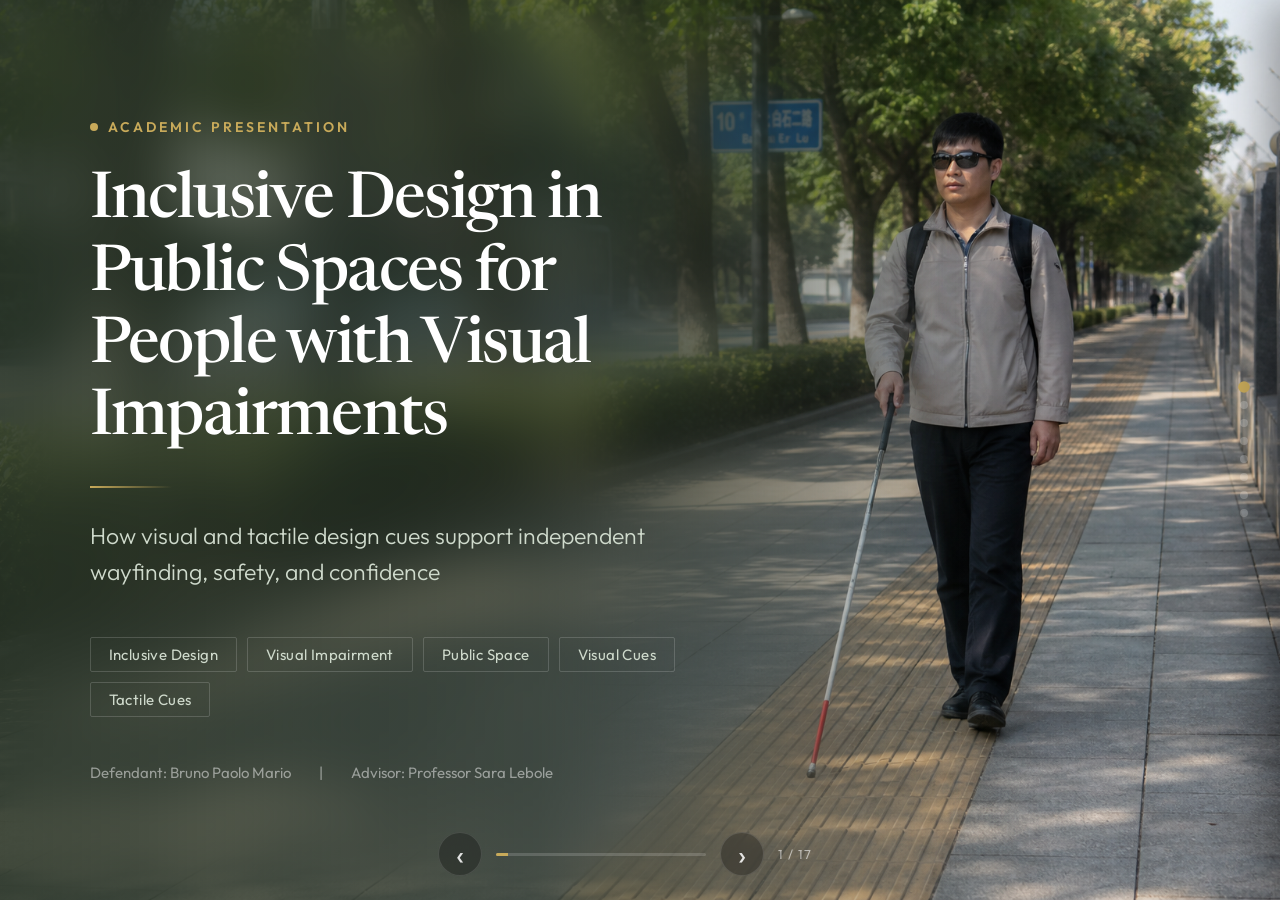
==== commit b5942e05: "Update presentation" ====
--- a/index.html
+++ b/index.html
@@ -35,23 +35,9 @@
                     <span class="keyword-tag editable-text">Public Space</span>
                     <span class="keyword-tag editable-text">Visual Cues</span>
                     <span class="keyword-tag editable-text">Tactile Cues</span>
-                    <span class="keyword-tag editable-text">Wayfinding</span>
                 </div>
                 <div class="anim-5 cover-meta editable-text">Defendant: Bruno Paolo Mario <span>|</span> Advisor:
                     Professor Sara Lebole</div>
-            </div>
-        </section>
-
-        <section class="slide slide-dark section-slide" data-section="introduction">
-            <div class="section-layout">
-                <div class="section-mark anim-1 editable-text">01</div>
-                <div class="section-copy">
-                    <div class="anim-1 section-badge section-kicker"><span class="dot"></span>SECTION 01</div>
-                    <h2 class="heading-xl anim-2 editable-text">Introduction</h2>
-                    <div class="section-line anim-3"></div>
-                    <p class="section-subtitle anim-4 editable-text">Inclusive spaces as the foundation for independent
-                        public participation.</p>
-                </div>
             </div>
         </section>
 
@@ -217,19 +203,6 @@
             </div>
         </section>
 
-        <section class="slide slide-light section-slide" data-section="context">
-            <div class="section-layout">
-                <div class="section-mark anim-1 editable-text">02</div>
-                <div class="section-copy">
-                    <div class="anim-1 section-badge section-kicker"><span class="dot"></span>SECTION 02</div>
-                    <h2 class="heading-xl anim-2 editable-text">Context</h2>
-                    <div class="section-line anim-3"></div>
-                    <p class="section-subtitle anim-4 editable-text">Gap and challenges in accessibility design for
-                        public spaces.</p>
-                </div>
-            </div>
-        </section>
-
         <section class="slide slide-light case-slide" data-section="context">
             <figure class="case-image img-frame anim-scale"><img src="sources/ppt-content_files/slide_09_image_09.png"
                     alt="Shelter Inclusive Place COPAL in Japan"></figure>
@@ -278,19 +251,6 @@
                         alt="Accessibility design reference"></figure>
                 <figure class="img-frame"><img src="sources/ppt-content_files/slide_11_image_13.png"
                         alt="Accessibility design reference"></figure>
-            </div>
-        </section>
-
-        <section class="slide slide-dark section-slide" data-section="methodology">
-            <div class="section-layout">
-                <div class="section-mark anim-1 editable-text">03</div>
-                <div class="section-copy">
-                    <div class="anim-1 section-badge section-kicker"><span class="dot"></span>SECTION 03</div>
-                    <h2 class="heading-xl anim-2 editable-text">Method</h2>
-                    <div class="section-line anim-3"></div>
-                    <p class="section-subtitle anim-4 editable-text">Research methods for understanding real navigation
-                        experiences.</p>
-                </div>
             </div>
         </section>
 
@@ -780,19 +740,6 @@
             </div>
         </section>
 
-        <section class="slide slide-light section-slide" data-section="findings">
-            <div class="section-layout">
-                <div class="section-mark anim-1 editable-text">04</div>
-                <div class="section-copy">
-                    <div class="anim-1 section-badge section-kicker"><span class="dot"></span>SECTION 04</div>
-                    <h2 class="heading-xl anim-2 editable-text">Results</h2>
-                    <div class="section-line anim-3"></div>
-                    <p class="section-subtitle anim-4 editable-text">How visual and tactile cues support confident
-                        movement.</p>
-                </div>
-            </div>
-        </section>
-
         <section class="slide slide-dark finding-slide" data-section="findings">
             <div class="finding-copy">
                 <div class="anim-1 section-badge gold"><span class="dot"></span>4.1 Visual Cues</div>
@@ -858,19 +805,6 @@
                         alt="Enabling Village integrated visual path"></figure>
                 <figure class="img-frame contain"><img src="sources/ppt-content_files/slide_19_image_25.png"
                         alt="Synchronized tactile floor indicators"></figure>
-            </div>
-        </section>
-
-        <section class="slide slide-dark section-slide" data-section="discussion">
-            <div class="section-layout">
-                <div class="section-mark anim-1 editable-text">05</div>
-                <div class="section-copy">
-                    <div class="anim-1 section-badge section-kicker"><span class="dot"></span>SECTION 05</div>
-                    <h2 class="heading-xl anim-2 editable-text">Discussion</h2>
-                    <div class="section-line anim-3"></div>
-                    <p class="section-subtitle anim-4 editable-text">Design implications for safer and more legible
-                        public spaces.</p>
-                </div>
             </div>
         </section>
 
@@ -901,19 +835,6 @@
                     src="sources/ppt-content_files/slide_21_image_26.png" alt="Design implication diagram"></figure>
         </section>
 
-        <section class="slide slide-light section-slide" data-section="conclusion">
-            <div class="section-layout">
-                <div class="section-mark anim-1 editable-text">06</div>
-                <div class="section-copy">
-                    <div class="anim-1 section-badge section-kicker"><span class="dot"></span>SECTION 06</div>
-                    <h2 class="heading-xl anim-2 editable-text">Conclusion</h2>
-                    <div class="section-line anim-3"></div>
-                    <p class="section-subtitle anim-4 editable-text">Key takeaways for inclusive public-space design.
-                    </p>
-                </div>
-            </div>
-        </section>
-
         <section class="slide slide-dark conclusion-slide" data-section="conclusion">
             <div class="conclusion-copy">
                 <div class="anim-1 section-badge gold"><span class="dot"></span>6 Conclusion</div>
@@ -935,12 +856,6 @@
             <div class="gold-line anim-2"></div>
             <p class="body-lg muted-light anim-3 editable-text">Accolgo con grande gratitudine le vostre critiche e le
                 vostre correzioni.</p>
-            <div class="keyword-row anim-4">
-                <span class="keyword-tag editable-text">Inclusive Design</span>
-                <span class="keyword-tag editable-text">Visual Impairment</span>
-                <span class="keyword-tag editable-text">Public Space</span>
-                <span class="keyword-tag editable-text">Wayfinding</span>
-            </div>
             <p class="thanks-meta anim-5 editable-text">Defendant: Bruno Paolo Mario &nbsp;|&nbsp; Supervisor: Professor
                 Li Si</p>
         </section>
@@ -952,7 +867,7 @@
             <div id="progressFill"></div>
         </div>
         <button type="button" id="nextBtn" aria-label="Next slide">›</button>
-        <span id="slideCounter">1 / 24</span>
+        <span id="slideCounter">1 / 17</span>
     </div>
 
     <div class="edit-hover-zone"></div>
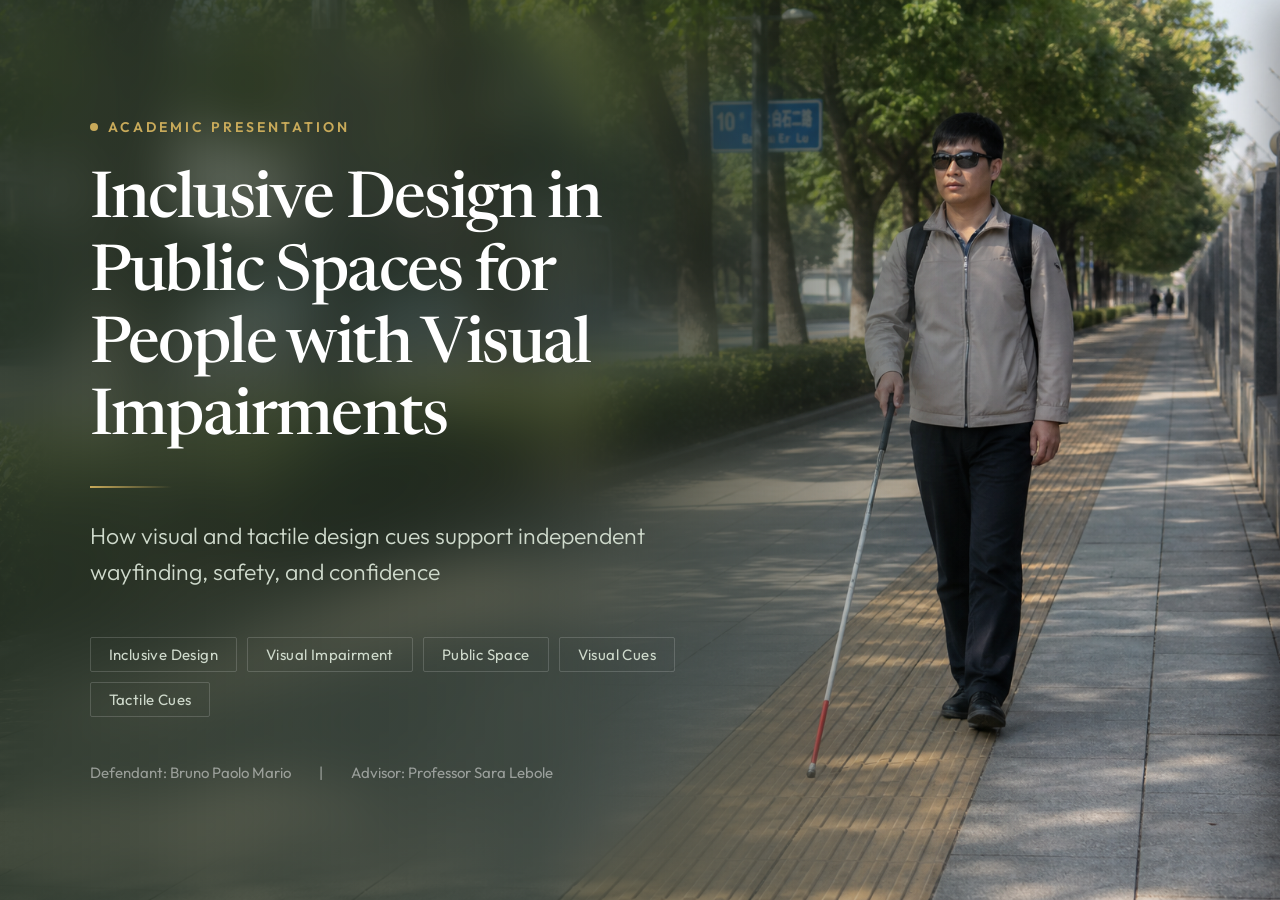
==== commit f58ab363: "Update presentation with local images and refined layout Replace inline SVG assets with local image " ====
--- a/index.html
+++ b/index.html
@@ -660,62 +660,8 @@
                         alt="Shadowing observation asset"></figure>
                 <figure class="img-frame contain"><img src="sources/ppt-content_files/slide_14_image_16.png"
                         alt="Interview asset"></figure>
-                <figure class="img-frame empathy-map-frame">
-                    <svg class="empathy-map-svg" viewBox="0 0 1024 708" preserveAspectRatio="xMidYMid slice" role="img"
-                        aria-labelledby="empathyMapTitle empathyMapDesc">
-                        <title id="empathyMapTitle">Sam empathy map</title>
-                        <desc id="empathyMapDesc">An empathy map for Sam with think and feel, see, hear, painpoints, and
-                            gains radiating from the center.</desc>
-                        <rect width="1024" height="708" fill="#fff" />
-                        <g class="empathy-map-lines">
-                            <path class="empathy-map-line" style="--len:380;--delay:.04s" d="M 410 328 L 220 30" />
-                            <path class="empathy-map-line" style="--len:380;--delay:.08s" d="M 579 332 L 760 30" />
-                            <path class="empathy-map-line" style="--len:240;--delay:.12s" d="M 320 444 L 95 500" />
-                            <path class="empathy-map-line" style="--len:290;--delay:.16s" d="M 633 452 L 890 560" />
-                            <path class="empathy-map-line" style="--len:170;--delay:.2s" d="M 491 524 L 491 690" />
-                        </g>
-                        <text class="empathy-map-core" x="491" y="423" text-anchor="middle">Sam</text>
-                        <g class="empathy-map-node" style="--sx:0px;--sy:90px;--delay:.16s">
-                            <text class="empathy-map-heading" x="512" y="65" text-anchor="middle">Think and Feel</text>
-                            <text class="empathy-map-body" x="512" y="115" text-anchor="middle">
-                                <tspan x="512" dy="0">I am gonna see whether I</tspan>
-                                <tspan x="512" dy="30">can find somebody to</tspan>
-                                <tspan x="512" dy="30">help me.</tspan>
-                            </text>
-                        </g>
-                        <g class="empathy-map-node" style="--sx:80px;--sy:28px;--delay:.24s">
-                            <text class="empathy-map-heading" x="220" y="280" text-anchor="middle">See</text>
-                            <text class="empathy-map-body" x="220" y="328" text-anchor="middle">
-                                <tspan x="220" dy="0">Blurred products, but</tspan>
-                                <tspan x="220" dy="30">unable to distinguish</tspan>
-                                <tspan x="220" dy="30">one from another.</tspan>
-                            </text>
-                        </g>
-                        <g class="empathy-map-node" style="--sx:-80px;--sy:28px;--delay:.28s">
-                            <text class="empathy-map-heading" x="780" y="280" text-anchor="middle">Hear</text>
-                            <text class="empathy-map-body" x="780" y="328" text-anchor="middle">
-                                <tspan x="780" dy="0">Background music,</tspan>
-                                <tspan x="780" dy="30">and the clattering</tspan>
-                                <tspan x="780" dy="30">of shopping carts.</tspan>
-                            </text>
-                        </g>
-                        <g class="empathy-map-node" style="--sx:64px;--sy:-44px;--delay:.34s">
-                            <text class="empathy-map-heading" x="290" y="534" text-anchor="middle">Painpoints</text>
-                            <text class="empathy-map-body" x="290" y="579" text-anchor="middle">
-                                <tspan x="290" dy="0">In the frozen food</tspan>
-                                <tspan x="290" dy="30">section, everything</tspan>
-                                <tspan x="290" dy="30">is behind the glass.</tspan>
-                            </text>
-                        </g>
-                        <g class="empathy-map-node" style="--sx:-64px;--sy:-44px;--delay:.38s">
-                            <text class="empathy-map-heading" x="690" y="534" text-anchor="middle">Gains</text>
-                            <text class="empathy-map-body" x="690" y="579" text-anchor="middle">
-                                <tspan x="690" dy="0">Using a smartphone</tspan>
-                                <tspan x="690" dy="30">to snap photos for</tspan>
-                                <tspan x="690" dy="30">object recognition.</tspan>
-                            </text>
-                        </g>
-                    </svg>
+                <figure class="img-frame white-contain">
+                    <img src="images/图一.png" alt="Sam empathy map">
                 </figure>
                 <figure class="img-frame contain"><img src="sources/ppt-content_files/slide_14_image_18.png"
                         alt="User research synthesis asset"></figure>
@@ -723,8 +669,8 @@
         </section>
 
         <section class="slide slide-light profile-slide" data-section="methodology">
-            <figure class="img-frame profile-image anim-scale"><img
-                    src="sources/ppt-content_files/slide_15_image_19.png" alt="Character profiles"></figure>
+            <figure class="img-frame white-contain profile-image anim-scale"><img src="images/图八.png"
+                    alt="Character profiles"></figure>
             <div class="profile-copy">
                 <div class="anim-1 section-badge sage"><span class="dot"></span>3.2 Exploring User Experience</div>
                 <h2 class="heading-lg anim-2 editable-text">Character Profiles</h2>
@@ -740,7 +686,7 @@
             </div>
         </section>
 
-        <section class="slide slide-dark finding-slide" data-section="findings">
+        <section class="slide slide-dark finding-slide finding-slide-expanded" data-section="findings">
             <div class="finding-copy">
                 <div class="anim-1 section-badge gold"><span class="dot"></span>4.1 Visual Cues</div>
                 <h2 class="heading-lg anim-2 editable-text">Visual cues: clear, simple, and not used alone</h2>
@@ -755,19 +701,19 @@
                 </div>
             </div>
             <div class="finding-images anim-scale">
-                <figure class="img-frame"><img src="sources/ppt-content_files/slide_17_image_20.jpg"
-                        alt="Elizabeth Line lighting cue"></figure>
-                <figure class="img-frame"><img src="sources/ppt-content_files/slide_17_image_21.jpg"
-                        alt="Elizabeth Line wayfinding light"></figure>
-            </div>
-        </section>
-
-        <section class="slide slide-light finding-slide reverse" data-section="findings">
+                <figure class="img-frame white-contain side-white-pad"><img src="images/图二.png"
+                        alt="Visual cues reference"></figure>
+                <figure class="img-frame white-contain side-white-pad"><img src="images/图三.png"
+                        alt="Visual cues reference"></figure>
+            </div>
+        </section>
+
+        <section class="slide slide-light finding-slide reverse finding-slide-expanded" data-section="findings">
             <div class="finding-images anim-scale">
-                <figure class="img-frame"><img src="sources/ppt-content_files/slide_18_image_22.png"
-                        alt="Hazelwood School tactile wall"></figure>
-                <figure class="img-frame contain"><img src="sources/ppt-content_files/slide_18_image_23.png"
-                        alt="Hazelwood School route diagram"></figure>
+                <figure class="img-frame white-contain side-white-pad"><img src="images/图四.png"
+                        alt="Tactile cues reference"></figure>
+                <figure class="img-frame white-contain side-white-pad"><img src="images/图五.png"
+                        alt="Tactile cues reference"></figure>
             </div>
             <div class="finding-copy">
                 <div class="anim-1 section-badge sage"><span class="dot"></span>4.2 Tactile Cues</div>
@@ -845,9 +791,47 @@
                     best when clear and consistent visual cues are reinforced by continuous tactile guidance and other
                     nonvisual information, enabling users to better understand spaces, assess risks, and navigate
                     confidently toward real destinations.</p>
-            </div>
-            <figure class="img-frame conclusion-image anim-scale"><img
-                    src="sources/ppt-content_files/slide_23_image_27.png" alt="Conclusion visual"></figure>
+                <div class="conclusion-insights anim-5">
+                    <div class="conclusion-insight">
+                        <svg viewBox="0 0 64 64" aria-hidden="true">
+                            <circle cx="32" cy="32" r="29"></circle>
+                            <circle cx="24" cy="24" r="5"></circle>
+                            <path d="M14 44c1.5-7.5 5-12 10-12s8.5 4.5 10 12"></path>
+                            <circle cx="42" cy="24" r="5"></circle>
+                            <path d="M32 44c1.5-7.5 5-12 10-12s8.5 4.5 10 12"></path>
+                        </svg>
+                        <div>
+                            <h3 class="editable-text">Understand Spaces</h3>
+                            <p class="editable-text">Recognize layout and key elements</p>
+                        </div>
+                    </div>
+                    <div class="conclusion-insight">
+                        <svg viewBox="0 0 64 64" aria-hidden="true">
+                            <circle cx="32" cy="32" r="29"></circle>
+                            <path d="M32 13l18 7v11c0 12-7.4 20.2-18 24-10.6-3.8-18-12-18-24V20z"></path>
+                            <path d="M23 32l6 6 13-15"></path>
+                        </svg>
+                        <div>
+                            <h3 class="editable-text">Assess Risks</h3>
+                            <p class="editable-text">Detect hazards and level changes</p>
+                        </div>
+                    </div>
+                    <div class="conclusion-insight">
+                        <svg viewBox="0 0 64 64" aria-hidden="true">
+                            <circle cx="32" cy="32" r="29"></circle>
+                            <path d="M32 12c-8.3 0-15 6.7-15 15 0 11.2 15 25 15 25s15-13.8 15-25c0-8.3-6.7-15-15-15z">
+                            </path>
+                            <circle cx="32" cy="27" r="6"></circle>
+                        </svg>
+                        <div>
+                            <h3 class="editable-text">Reach Destinations</h3>
+                            <p class="editable-text">Navigate confidently to the real destination</p>
+                        </div>
+                    </div>
+                </div>
+            </div>
+            <figure class="img-frame white-contain side-white-pad conclusion-image anim-scale"><img src="images/图六.png"
+                    alt="Conclusion visual"></figure>
         </section>
 
         <section class="slide slide-dark thanks-slide" data-section="conclusion">
--- a/styles.css
+++ b/styles.css
@@ -240,6 +240,20 @@
     background: #fff;
 }
 
+.img-frame.white-contain {
+    background: #fff;
+}
+
+.img-frame.white-contain img {
+    object-fit: contain;
+    background: #fff;
+}
+
+.img-frame.side-white-pad {
+    padding-left: 28px;
+    padding-right: 28px;
+}
+
 .finding-card,
 .finding-card-dark,
 .chart-card,
@@ -948,6 +962,25 @@
     grid-template-rows: 1fr 1fr;
 }
 
+.finding-slide-expanded {
+    padding: 60px 72px;
+    gap: 34px;
+}
+
+.finding-slide-expanded .finding-copy {
+    flex: .8;
+}
+
+.finding-slide-expanded .finding-images {
+    flex: 1.28;
+    height: 900px;
+    gap: 12px;
+}
+
+.finding-slide-expanded .img-frame.side-white-pad {
+    padding: 18px 24px;
+}
+
 .relation-slide {
     grid-template-columns: 760px minmax(0, 1fr);
     grid-template-rows: auto auto auto 1fr;
@@ -1127,6 +1160,52 @@
     max-width: 820px;
 }
 
+.conclusion-insights {
+    display: grid;
+    grid-template-columns: repeat(3, minmax(0, 1fr));
+    gap: 12px;
+    max-width: 820px;
+    margin-top: 58px;
+}
+
+.conclusion-insight {
+    display: grid;
+    grid-template-columns: 54px minmax(0, 1fr);
+    gap: 10px;
+    align-items: center;
+    padding-right: 10px;
+    border-right: 1px solid rgba(200, 170, 90, .28);
+}
+
+.conclusion-insight:last-child {
+    border-right: 0;
+}
+
+.conclusion-insight svg {
+    width: 54px;
+    height: 54px;
+    color: var(--gold-300);
+    fill: none;
+    stroke: currentColor;
+    stroke-width: 2.3;
+    stroke-linecap: round;
+    stroke-linejoin: round;
+}
+
+.conclusion-insight h3 {
+    margin: 0 0 6px;
+    color: var(--gold-300);
+    font-size: 18px;
+    font-weight: 600;
+}
+
+.conclusion-insight p {
+    margin: 0;
+    color: var(--sage-200);
+    font-size: 13px;
+    line-height: 1.45;
+}
+
 .conclusion-image {
     flex: .9;
     height: 760px;
@@ -1177,7 +1256,7 @@
     display: flex;
     align-items: center;
     gap: 14px;
-    opacity: .08;
+    opacity: 0;
     transition: opacity .25s;
 }
 
@@ -1189,6 +1268,7 @@
 .controls button {
     width: 44px;
     height: 44px;
+    padding: 0;
     border-radius: 50%;
     border: 1px solid rgba(255, 255, 255, .12);
     color: rgba(255, 255, 255, .86);
@@ -1196,6 +1276,23 @@
     backdrop-filter: blur(10px);
     font-size: 30px;
     line-height: 1;
+    display: flex;
+    align-items: center;
+    justify-content: center;
+}
+
+body.controls-on-light .controls button {
+    border-color: rgba(26, 31, 26, .18);
+    color: rgba(26, 31, 26, .84);
+    background: rgba(255, 255, 255, .54);
+}
+
+body.controls-on-light .progress-bar {
+    background: rgba(26, 31, 26, .16);
+}
+
+body.controls-on-light #slideCounter {
+    color: rgba(26, 31, 26, .66);
 }
 
 .progress-bar {
@@ -1229,7 +1326,7 @@
     display: flex;
     flex-direction: column;
     gap: 10px;
-    opacity: .08;
+    opacity: 0;
     transition: opacity .25s;
 }
 
